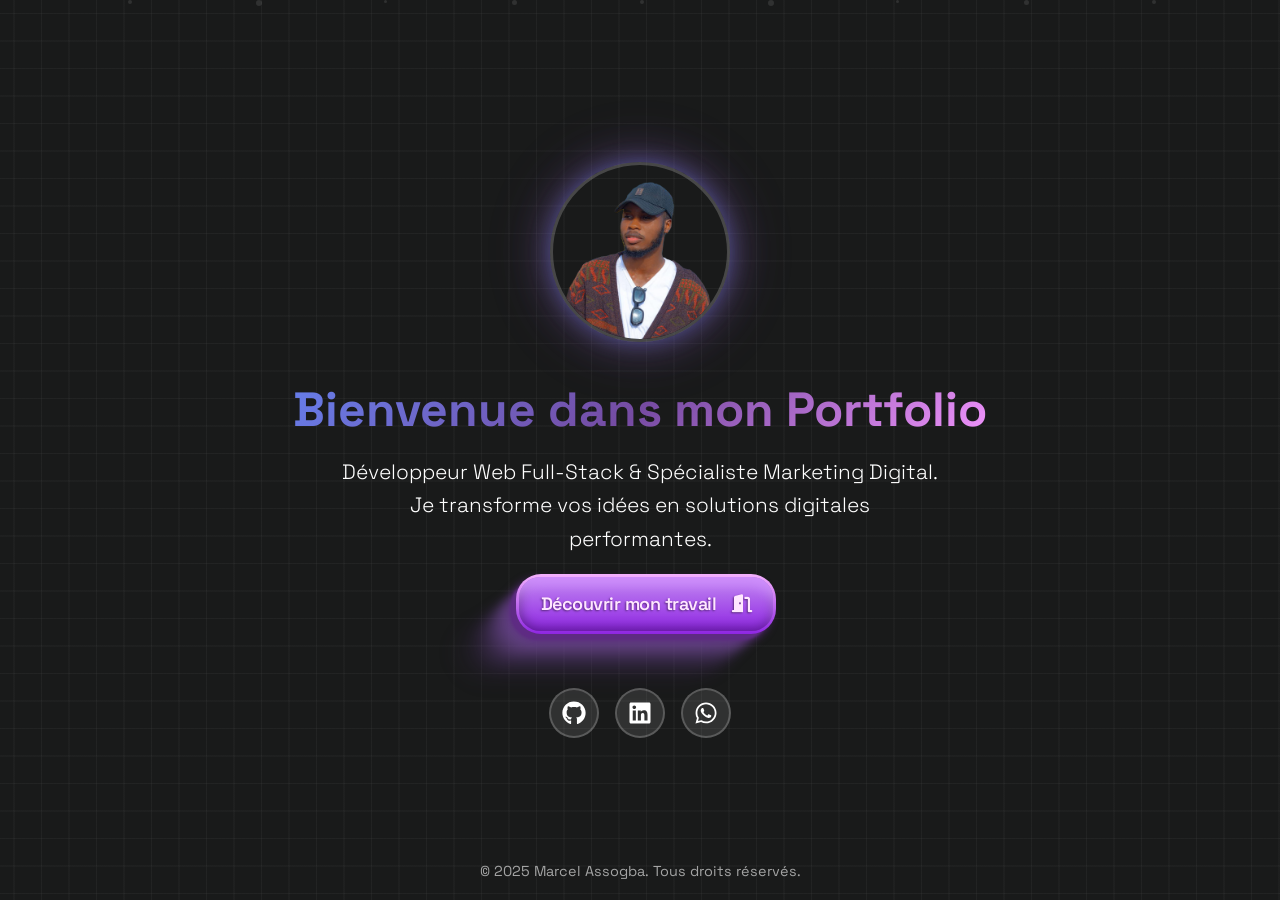
==== index.html @ c10dbde4 "vercel site map" ====
<!DOCTYPE html>
<html lang="fr">
<head>
    <meta charset="UTF-8">
    <meta name="viewport" content="width=device-width, initial-scale=1.0">
    <title>Marcel Assogba - Portfolio</title>
    <link rel="icon" type="image/png" href="img/favicon.png">
    <link href="https://fonts.googleapis.com/css2?family=Space+Grotesk:wght@400;700&family=JetBrains+Mono:wght@400;700&display=swap" rel="stylesheet">
    <link rel="stylesheet" href="https://cdnjs.cloudflare.com/ajax/libs/font-awesome/6.4.0/css/all.min.css">
    <style>
        /* Critical CSS - Load immediately to prevent FOUC */
        * {
            margin: 0;
            padding: 0;
            box-sizing: border-box;
        }

        body {
            font-family: 'Space Grotesk', -apple-system, BlinkMacSystemFont, 'Segoe UI', Roboto, Oxygen-Sans, Ubuntu, Cantarell, 'Helvetica Neue', sans-serif;
            background-color: #191a1a;
            background-image: linear-gradient(0deg, transparent 24%, rgba(114, 114, 114, 0.1) 25%, rgba(114, 114, 114, 0.1) 26%, transparent 27%,transparent 74%, rgba(114, 114, 114, 0.1) 75%, rgba(114, 114, 114, 0.1) 76%, transparent 77%,transparent),
                linear-gradient(90deg, transparent 24%, rgba(114, 114, 114, 0.1) 25%, rgba(114, 114, 114, 0.1) 26%, transparent 27%,transparent 74%, rgba(114, 114, 114, 0.1) 75%, rgba(114, 114, 114, 0.1) 76%, transparent 77%,transparent);
            background-size: 55px 55px;
            height: 100vh;
            overflow: hidden;
            display: flex;
            align-items: center;
            justify-content: center;
            visibility: hidden;
        }

        body.loaded {
            visibility: visible;
        }

        .loader-container {
            text-align: center;
            color: white;
            position: relative;
            z-index: 10;
        }

        .profile-img {
            width: 180px;
            height: 180px;
            border-radius: 50%;
            object-fit: cover;
            margin-bottom: 2rem;
            border: 3px solid rgba(255, 255, 255, 0.2);
            opacity: 0;
            animation: fadeInUp 1s ease-out 0.5s forwards;
            box-shadow: 
                0 0 20px rgba(102, 126, 234, 0.4),
                0 0 40px rgba(118, 75, 162, 0.3),
                0 0 60px rgba(240, 147, 251, 0.2),
                0 0 80px rgba(102, 126, 234, 0.1);
        }

        .welcome-title {
            font-size: clamp(2rem, 6vw, 3rem);
            font-weight: 700;
            margin-bottom: 1rem;
            opacity: 0;
            animation: fadeInUp 1s ease-out 0.7s forwards;
            background: linear-gradient(135deg, #667eea 0%, #764ba2 50%, #f093fb 100%);
            -webkit-background-clip: text;
            -webkit-text-fill-color: transparent;
            background-clip: text;
        }

        .subtitle {
            font-size: clamp(1rem, 4vw, 1.3rem);
            margin-bottom: 1.5rem;
            opacity: 0;
            animation: fadeInUp 1s ease-out 1s forwards;
            font-weight: 300;
            line-height: 1.6;
            max-width: 600px;
            margin-left: auto;
            margin-right: auto;
        }

        .social-links {
            display: flex;
            gap: 1rem;
            justify-content: center;
            margin-top: 2rem;
            opacity: 0;
            animation: fadeInUp 1s ease-out 2s forwards;
        }

        .social-link {
            width: 50px;
            height: 50px;
            border-radius: 50%;
            background: rgba(255, 255, 255, 0.1);
            border: 2px solid rgba(255, 255, 255, 0.2);
            display: flex;
            align-items: center;
            justify-content: center;
            color: white;
            text-decoration: none;
            transition: all 0.3s ease;
            backdrop-filter: blur(10px);
        }

        .social-link:hover {
            background: rgba(255, 255, 255, 0.2);
            border-color: rgba(255, 255, 255, 0.4);
            transform: translateY(-3px);
            box-shadow: 0 10px 25px rgba(0, 0, 0, 0.2);
        }

        .social-link svg {
            width: 24px;
            height: 24px;
        }

        .enter-btn {
            --white: #ffe7ff;
            --purple-100: #f4b1fd;
            --purple-200: #d190ff;
            --purple-300: #c389f2;
            --purple-400: #8e26e2;
            --purple-500: #5e2b83;
            --radius: 25px;

            border-radius: var(--radius);
            outline: none;
            cursor: pointer;
            font-size: 18px;
            font-family: 'Space Grotesk', -apple-system, BlinkMacSystemFont, 'Segoe UI', Roboto, Oxygen-Sans, Ubuntu, Cantarell, 'Helvetica Neue', sans-serif;
            background: transparent;
            letter-spacing: -0.5px;
            border: 0;
            position: relative;
            width: 260px;
            height: 60px;
            transform: rotate(300deg) skewX(10deg);
            margin-bottom: 1rem;
            opacity: 0;
            animation: fadeInUp 1s ease-out 1.5s forwards;
        }

        .enter-btn .bg {
            position: absolute;
            inset: 0;
            border-radius: inherit;
            filter: blur(1px);
        }

        .enter-btn .bg::before,
        .enter-btn .bg::after {
            content: "";
            position: absolute;
            inset: 0;
            border-radius: calc(var(--radius) * 1.1);
            background: var(--purple-500);
        }

        .enter-btn .bg::before {
            filter: blur(5px);
            transition: all 0.3s ease;
            box-shadow:
                -7px 6px 0 0 rgb(115 75 155 / 40%),
                -14px 12px 0 0 rgb(115 75 155 / 30%),
                -21px 18px 4px 0 rgb(115 75 155 / 25%),
                -28px 24px 8px 0 rgb(115 75 155 / 15%),
                -35px 30px 12px 0 rgb(115 75 155 / 12%),
                -42px 36px 16px 0 rgb(115 75 155 / 8%),
                -56px 42px 20px 0 rgb(115 75 155 / 5%);
        }

        .enter-btn .wrap {
            border-radius: inherit;
            overflow: hidden;
            height: 100%;
            transform: translate(6px, -6px);
            padding: 3px;
            background: linear-gradient(
                to bottom,
                var(--purple-100) 0%,
                var(--purple-400) 100%
            );
            position: relative;
            transition: all 0.3s ease;
        }

        .enter-btn .content {
            pointer-events: none;
            display: flex;
            align-items: center;
            justify-content: center;
            z-index: 1;
            position: relative;
            height: 100%;
            gap: 16px;
            border-radius: calc(var(--radius) * 0.85);
            font-weight: 600;
            transition: all 0.3s ease;
            background: linear-gradient(
                to bottom,
                var(--purple-300) 0%,
                var(--purple-400) 100%
            );
            box-shadow:
                inset -2px 12px 11px -5px var(--purple-200),
                inset 1px -3px 11px 0px rgb(0 0 0 / 35%);
            color: var(--white);
            text-shadow: -1px 1px 2px var(--purple-500);
        }

        .enter-btn:hover .wrap {
            transform: translate(8px, -8px);
        }

        .enter-btn:active .bg::before {
            filter: blur(5px);
            opacity: 0.7;
            box-shadow:
                -7px 6px 0 0 rgb(115 75 155 / 40%),
                -14px 12px 0 0 rgb(115 75 155 / 25%),
                -21px 18px 4px 0 rgb(115 75 155 / 15%);
        }

        .enter-btn:active .content {
            box-shadow:
                inset -1px 12px 8px -5px rgba(71, 0, 137, 0.4),
                inset 0px -3px 8px 0px var(--purple-200);
        }

        .enter-btn:active .wrap {
            transform: translate(3px, -3px);
        }

        .particles {
            position: absolute;
            top: 0;
            left: 0;
            width: 100%;
            height: 100%;
            overflow: hidden;
            z-index: 1;
        }

        .particle {
            position: absolute;
            background: rgba(255, 255, 255, 0.1);
            border-radius: 50%;
            animation: float 6s ease-in-out infinite;
        }

        .particle:nth-child(1) { width: 4px; height: 4px; left: 10%; animation-delay: 0s; }
        .particle:nth-child(2) { width: 6px; height: 6px; left: 20%; animation-delay: 1s; }
        .particle:nth-child(3) { width: 3px; height: 3px; left: 30%; animation-delay: 2s; }
        .particle:nth-child(4) { width: 5px; height: 5px; left: 40%; animation-delay: 0.5s; }
        .particle:nth-child(5) { width: 4px; height: 4px; left: 50%; animation-delay: 1.5s; }
        .particle:nth-child(6) { width: 6px; height: 6px; left: 60%; animation-delay: 2.5s; }
        .particle:nth-child(7) { width: 3px; height: 3px; left: 70%; animation-delay: 0.8s; }
        .particle:nth-child(8) { width: 5px; height: 5px; left: 80%; animation-delay: 1.8s; }
        .particle:nth-child(9) { width: 4px; height: 4px; left: 90%; animation-delay: 3s; }

        @keyframes fadeInUp {
            from {
                opacity: 0;
                transform: translateY(30px);
            }
            to {
                opacity: 1;
                transform: translateY(0);
            }
        }

        @keyframes fadeInScale {
            from {
                opacity: 0;
                transform: scale(0.8) rotate(-10deg);
            }
            to {
                opacity: 1;
                transform: scale(1) rotate(0deg);
            }
        }

        .profile-img:hover {
            transform: scale(1.05) rotate(5deg);
            transition: all 0.3s ease;
        }

        @keyframes float {
            0%, 100% {
                transform: translateY(100vh) rotate(0deg);
                opacity: 0;
            }
            10%, 90% {
                opacity: 1;
            }
            50% {
                transform: translateY(-10vh) rotate(180deg);
            }
        }

        .fade-out {
            animation: fadeOut 0.8s ease-out forwards;
        }

        @keyframes fadeOut {
            to {
                opacity: 0;
                transform: scale(0.9);
            }
        }

        .footer {
            position: absolute;
            bottom: 20px;
            left: 0;
            right: 0;
            color: rgba(255, 255, 255, 0.6);
            font-size: 0.9rem;
            opacity: 0;
            animation: fadeInUp 1s ease-out 2.3s forwards;
            text-align: center;
            width: 100%;
            margin: 0 auto;
        }

        /* Mobile optimizations */
        @media (max-width: 768px) {
            .loader-container {
                padding: 1rem;
            }
            
            .profile-img {
                width: 150px;
                height: 150px;
            }
            
            .welcome-title {
                font-size: 1.8rem;
                font-weight: 400;
            }
            
            .social-links {
                gap: 0.8rem;
            }
            
            .social-link {
                width: 45px;
                height: 45px;
            }
            
            .enter-btn {
                transform: scale(0.8) rotate(300deg) skewX(6deg);
            }
            
            .footer {
                bottom: 10px;
                font-size: 0.8rem;
            }
        }

        /* Reduce motion for accessibility */
        @media (prefers-reduced-motion: reduce) {
            .particle {
                animation: none;
            }
            
            .logo, .subtitle, .enter-btn {
                animation: none;
                opacity: 1;
            }
        }
    </style>
</head>
<body>
    <div class="particles">
        <div class="particle"></div>
        <div class="particle"></div>
        <div class="particle"></div>
        <div class="particle"></div>
        <div class="particle"></div>
        <div class="particle"></div>
        <div class="particle"></div>
        <div class="particle"></div>
        <div class="particle"></div>
    </div>

    <div class="loader-container">
        <img src="images/marcelsansfond2.png" alt="Marcel Assogba" class="profile-img">
        <h1 class="welcome-title">Bienvenue dans mon Portfolio</h1>
        <p class="subtitle">
            Développeur Web Full-Stack & Spécialiste Marketing Digital. 
            Je transforme vos idées en solutions digitales performantes.
        </p>
        
        <button class="enter-btn" onclick="enterSite()">
            <div class="bg"></div>
            <div class="wrap">
                <div class="content">
                    Découvrir mon travail
                    <i class="fas fa-door-open"></i>
                </div>
            </div>
        </button>
        
        <div class="social-links">
            <a href="https://github.com/Spartacusklaus45" class="social-link" aria-label="GitHub">
                <svg xmlns="http://www.w3.org/2000/svg" fill="currentColor" viewBox="0 0 496 512">
                    <path d="M165.9 397.4c0 2-2.3 3.6-5.2 3.6-3.3.3-5.6-1.3-5.6-3.6 0-2 2.3-3.6 5.2-3.6 3-.3 5.6 1.3 5.6 3.6zm-31.1-4.5c-.7 2 1.3 4.3 4.3 4.9 2.6 1 5.6 0 6.2-2s-1.3-4.3-4.3-5.2c-2.6-.7-5.5.3-6.2 2.3zm44.2-1.7c-2.9.7-4.9 2.6-4.6 4.9.3 2 2.9 3.3 5.9 2.6 2.9-.7 4.9-2.6 4.6-4.6-.3-1.9-3-3.2-5.9-2.9zM244.8 8C106.1 8 0 113.3 0 252c0 110.9 69.8 205.8 169.5 239.2 12.8 2.3 17.3-5.6 17.3-12.1 0-6.2-.3-40.4-.3-61.4 0 0-70 15-84.7-29.8 0 0-11.4-29.1-27.8-36.6 0 0-22.9-15.7 1.6-15.4 0 0 24.9 2 38.6 25.8 21.9 38.6 58.6 27.5 72.9 20.9 2.3-16 8.8-27.1 16-33.7-55.9-6.2-112.3-14.3-112.3-110.5 0-27.5 7.6-41.3 23.6-58.9-2.6-6.5-11.1-33.3 2.6-67.9 20.9-6.5 69 27 69 27 20-5.6 41.5-8.5 62.8-8.5s42.8 2.9 62.8 8.5c0 0 48.1-33.6 69-27 13.7 34.7 5.2 61.4 2.6 67.9 16 17.7 25.8 31.5 25.8 58.9 0 96.5-58.9 104.2-114.8 110.5 9.2 7.9 17 22.9 17 46.4 0 33.7-.3 75.4-.3 83.6 0 6.5 4.6 14.4 17.3 12.1C428.2 457.8 496 362.9 496 252 496 113.3 389.5 8 244.8 8zM97.2 352.9c-1.3 1-1 3.3.7 5.2 1.6 1.6 3.9 2.3 5.2 1 1.3-1 1-3.3-.7-5.2-1.6-1.6-3.9-2.3-5.2-1zm-10.8-8.1c-.7 1.3.3 2.9 2.3 3.9 1.6 1 3.6.7 4.3-.7.7-1.3-.3-2.9-2.3-3.9-2-.6-3.6-.3-4.3.7zm32.4 35.6c-1.6 1.3-1 4.3 1.3 6.2 2.3 2.3 5.2 2.6 6.5 1 1.3-1.6.7-4.3-1.3-6.2-2.2-2.3-5.2-2.6-6.5-1zm-11.4-14.7c-1.6 1-1.6 3.6 0 5.9 1.6 2.3 4.3 3.3 5.6 2.3 1.6-1.3 1.6-3.9 0-6.2-1.4-2.3-4-3.3-5.6-2z"/>
                </svg>
            </a>
            <a href="https://www.linkedin.com/in/marcel-assogba-080b72171/" class="social-link" aria-label="LinkedIn">
                <svg xmlns="http://www.w3.org/2000/svg" fill="currentColor" viewBox="0 0 448 512">
                    <path d="M416 32H31.9C14.3 32 0 46.5 0 64.3v383.4C0 465.5 14.3 480 31.9 480H416c17.6 0 32-14.5 32-32.3V64.3c0-17.8-14.4-32.3-32-32.3zM135.4 416H69V202.2h66.5V416zm-33.2-243c-21.3 0-38.5-17.3-38.5-38.5S80.9 96 102.2 96c21.2 0 38.5 17.3 38.5 38.5 0 21.3-17.2 38.5-38.5 38.5zm282.1 243h-66.4V312c0-24.8-.5-56.7-34.5-56.7-34.6 0-39.9 27-39.9 54.9V416h-66.4V202.2h63.7v29.2h.9c8.9-16.8 30.6-34.5 62.9-34.5 67.2 0 79.7 44.3 79.7 101.9V416z"/>
                </svg>
            </a>
            <a href="https://wa.me/+2250172480623" class="social-link" aria-label="WhatsApp">
                <svg xmlns="http://www.w3.org/2000/svg" fill="currentColor" viewBox="0 0 448 512">
                    <path d="M380.9 97.1C339 55.1 283.2 32 223.9 32c-122.4 0-222 99.6-222 222 0 39.1 10.2 77.3 29.6 111L0 480l117.7-30.9c32.4 17.7 68.9 27 106.1 27h.1c122.3 0 224.1-99.6 224.1-222 0-59.3-25.2-115-67.1-157zm-157 341.6c-33.2 0-65.7-8.9-94-25.7l-6.7-4-69.8 18.3L72 359.2l-4.4-7c-18.5-29.4-28.2-63.3-28.2-98.2 0-101.7 82.8-184.5 184.6-184.5 49.3 0 95.6 19.2 130.4 54.1 34.8 34.9 56.2 81.2 56.1 130.5 0 101.8-84.9 184.6-186.6 184.6zm101.2-138.2c-5.5-2.8-32.8-16.2-37.9-18-5.1-1.9-8.8-2.8-12.5 2.8-3.7 5.6-14.3 18-17.6 21.8-3.2 3.7-6.5 4.2-12 1.4-32.6-16.3-54-29.1-75.5-66-5.7-9.8 5.7-9.1 16.3-30.3 1.8-3.7.9-6.9-.5-9.7-1.4-2.8-12.5-30.1-17.1-41.2-4.5-10.8-9.1-9.3-12.5-9.5-3.2-.2-6.9-.2-10.6-.2-3.7 0-9.7 1.4-14.8 6.9-5.1 5.6-19.4 19-19.4 46.3 0 27.3 19.9 53.7 22.6 57.4 2.8 3.7 39.1 59.7 94.8 83.8 35.2 15.2 49 16.5 66.6 13.9 10.7-1.6 32.8-13.4 37.4-26.4 4.6-13 4.6-24.1 3.2-26.4-1.3-2.5-5-3.9-10.5-6.6z"/>
                </svg>
            </a>
        </div>
    </div>
    
    <div class="footer">
        © 2025 Marcel Assogba. Tous droits réservés.
    </div>

    <script>
        // Prevent FOUC by showing body only when fully loaded
        document.addEventListener('DOMContentLoaded', function() {
            // Add small delay to ensure all styles are applied
            setTimeout(() => {
                document.body.classList.add('loaded');
            }, 100);
        });

        function enterSite() {
            document.body.classList.add('fade-out');
            setTimeout(() => {
                window.location.href = '/mon-travail';
            }, 800);
        }

        // Preload main site resources for faster transition
        const link = document.createElement('link');
        link.rel = 'prefetch';
        link.href = '/mon-travail';
        document.head.appendChild(link);

        // Optional: Auto-enter after 5 seconds (uncomment if desired)
        // setTimeout(enterSite, 5000);
    </script>
</body>
</html>
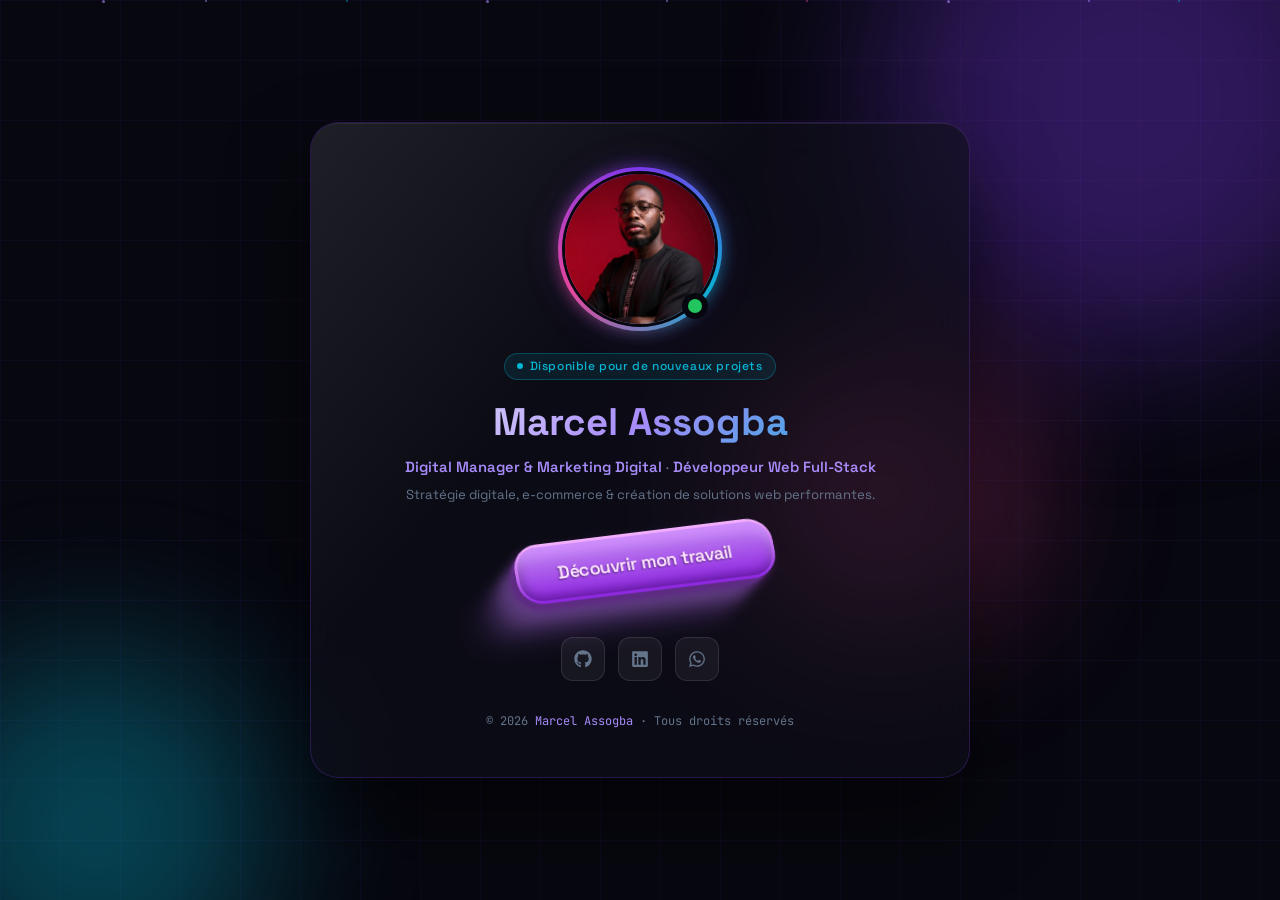
==== commit 0d4a768d: "Mise à jour du portfolio : contenu, images produits et CV Co-Authored-By: Claude Opus 4.8 <noreply@a" ====
--- a/index.html
+++ b/index.html
@@ -3,120 +3,209 @@
 <head>
     <meta charset="UTF-8">
     <meta name="viewport" content="width=device-width, initial-scale=1.0">
-    <title>Marcel Assogba - Portfolio</title>
-    <link rel="icon" type="image/png" href="img/favicon.png">
-    <link href="https://fonts.googleapis.com/css2?family=Space+Grotesk:wght@400;700&family=JetBrains+Mono:wght@400;700&display=swap" rel="stylesheet">
-    <link rel="stylesheet" href="https://cdnjs.cloudflare.com/ajax/libs/font-awesome/6.4.0/css/all.min.css">
+    <meta name="google-site-verification" content="O0bhtNPA69iS7ykS3kBcWlcZECqZmTavfmtIj5uTno4" />
+    <title>Marcel Assogba — Portfolio</title>
+    <link rel="icon" type="image/png" href="img/favicon.png?v=3" sizes="any">
+    <link rel="shortcut icon" type="image/png" href="img/favicon.png?v=3">
+    <link rel="apple-touch-icon" href="img/favicon.png?v=3">
+    <link rel="preconnect" href="https://fonts.googleapis.com">
+    <link rel="preconnect" href="https://fonts.gstatic.com" crossorigin>
+    <link href="https://fonts.googleapis.com/css2?family=Space+Grotesk:wght@300;400;500;600;700&family=JetBrains+Mono:wght@400;500;700&display=swap" rel="stylesheet">
     <style>
-        /* Critical CSS - Load immediately to prevent FOUC */
-        * {
-            margin: 0;
-            padding: 0;
-            box-sizing: border-box;
+        *, *::before, *::after { margin: 0; padding: 0; box-sizing: border-box; }
+
+        :root {
+            --bg: #07070f;
+            --surface: #0f0f1a;
+            --purple: #7c3aed;
+            --purple-light: #a78bfa;
+            --cyan: #06b6d4;
+            --pink: #ec4899;
+            --text: #f1f5f9;
+            --muted: #64748b;
         }
 
         body {
-            font-family: 'Space Grotesk', -apple-system, BlinkMacSystemFont, 'Segoe UI', Roboto, Oxygen-Sans, Ubuntu, Cantarell, 'Helvetica Neue', sans-serif;
-            background-color: #191a1a;
-            background-image: linear-gradient(0deg, transparent 24%, rgba(114, 114, 114, 0.1) 25%, rgba(114, 114, 114, 0.1) 26%, transparent 27%,transparent 74%, rgba(114, 114, 114, 0.1) 75%, rgba(114, 114, 114, 0.1) 76%, transparent 77%,transparent),
-                linear-gradient(90deg, transparent 24%, rgba(114, 114, 114, 0.1) 25%, rgba(114, 114, 114, 0.1) 26%, transparent 27%,transparent 74%, rgba(114, 114, 114, 0.1) 75%, rgba(114, 114, 114, 0.1) 76%, transparent 77%,transparent);
-            background-size: 55px 55px;
-            height: 100vh;
+            font-family: 'Space Grotesk', sans-serif;
+            background: var(--bg);
+            color: var(--text);
+            height: 100dvh;
             overflow: hidden;
             display: flex;
             align-items: center;
             justify-content: center;
-            visibility: hidden;
-        }
-
-        body.loaded {
-            visibility: visible;
-        }
-
-        .loader-container {
-            text-align: center;
-            color: white;
+            position: relative;
+        }
+
+        /* Grid background */
+        body::before {
+            content: '';
+            position: fixed;
+            inset: 0;
+            background-image:
+                linear-gradient(rgba(124,58,237,.06) 1px, transparent 1px),
+                linear-gradient(90deg, rgba(124,58,237,.06) 1px, transparent 1px);
+            background-size: 60px 60px;
+            pointer-events: none;
+        }
+
+        /* Glowing orbs */
+        .orb {
+            position: fixed;
+            border-radius: 50%;
+            filter: blur(80px);
+            opacity: .35;
+            pointer-events: none;
+            animation: drift 8s ease-in-out infinite alternate;
+        }
+        .orb-1 { width: 500px; height: 500px; background: var(--purple); top: -150px; right: -100px; animation-delay: 0s; }
+        .orb-2 { width: 350px; height: 350px; background: var(--cyan); bottom: -100px; left: -80px; animation-delay: -3s; }
+        .orb-3 { width: 280px; height: 280px; background: var(--pink); bottom: 30%; right: 20%; animation-delay: -5s; }
+
+        @keyframes drift {
+            from { transform: translate(0,0) scale(1); }
+            to   { transform: translate(30px, -30px) scale(1.1); }
+        }
+
+        /* Card */
+        .card {
             position: relative;
             z-index: 10;
-        }
-
-        .profile-img {
-            width: 180px;
-            height: 180px;
+            text-align: center;
+            padding: 3rem 2.5rem;
+            background: rgba(15,15,26,.6);
+            backdrop-filter: blur(24px);
+            border: 1px solid rgba(124,58,237,.25);
+            border-radius: 28px;
+            max-width: 660px;
+            width: 90%;
+            box-shadow: 0 40px 80px rgba(0,0,0,.5), inset 0 1px 0 rgba(255,255,255,.07);
+            opacity: 0;
+            transform-style: preserve-3d;
+            transform: perspective(1100px) rotateX(0) rotateY(0);
+            transition: transform .25s ease-out, box-shadow .25s ease-out;
+            animation: card-in 0.9s cubic-bezier(.22,1,.36,1) .2s both;
+        }
+        @keyframes card-in {
+            from { opacity: 0; transform: perspective(1100px) translateY(26px); }
+            to   { opacity: 1; transform: perspective(1100px) translateY(0); }
+        }
+        /* reflet diagonal animé */
+        .card::after {
+            content: ''; position: absolute; inset: 0; border-radius: inherit; pointer-events: none;
+            background: linear-gradient(130deg, rgba(255,255,255,.10) 0%, transparent 38%);
+            opacity: .8;
+        }
+        .card > * { position: relative; z-index: 1; transform-style: preserve-3d; }
+
+        /* Avatar */
+        .avatar-ring {
+            width: 156px; height: 156px;
+            margin: 0 auto 1.6rem;
+            position: relative;
+            transform: translateZ(40px);
+        }
+        /* halo coloré derrière la photo */
+        .avatar-ring .halo {
+            position: absolute; inset: -22px; border-radius: 50%;
+            background: radial-gradient(circle, rgba(124,58,237,.45), transparent 70%);
+            filter: blur(14px); z-index: 0;
+        }
+        /* pastille "en ligne" */
+        .avatar-badge {
+            position: absolute; bottom: 8px; right: 10px; z-index: 3;
+            width: 26px; height: 26px; border-radius: 50%;
+            background: var(--bg); display: flex; align-items: center; justify-content: center;
+        }
+        .avatar-badge::after {
+            content: ''; width: 14px; height: 14px; border-radius: 50%;
+            background: #22c55e; box-shadow: 0 0 0 0 rgba(34,197,94,.6);
+            animation: ping 1.8s ease-out infinite;
+        }
+        @keyframes ping {
+            0% { box-shadow: 0 0 0 0 rgba(34,197,94,.55); }
+            100% { box-shadow: 0 0 0 10px rgba(34,197,94,0); }
+        }
+        .avatar-ring::before {
+            content: '';
+            position: absolute;
+            inset: -4px;
+            border-radius: 50%;
+            background: conic-gradient(from 0deg, var(--purple), var(--cyan), var(--pink), var(--purple));
+            animation: spin 4s linear infinite;
+        }
+        @keyframes spin { to { transform: rotate(360deg); } }
+
+        .avatar-ring::after {
+            content: '';
+            position: absolute;
+            inset: -4px;
+            border-radius: 50%;
+            background: conic-gradient(from 0deg, var(--purple), var(--cyan), var(--pink), var(--purple));
+            animation: spin 4s linear infinite;
+            filter: blur(8px);
+            opacity: .6;
+        }
+
+        .avatar-ring img {
+            position: relative;
+            z-index: 1;
+            width: 100%; height: 100%;
             border-radius: 50%;
             object-fit: cover;
-            margin-bottom: 2rem;
-            border: 3px solid rgba(255, 255, 255, 0.2);
-            opacity: 0;
-            animation: fadeInUp 1s ease-out 0.5s forwards;
-            box-shadow: 
-                0 0 20px rgba(102, 126, 234, 0.4),
-                0 0 40px rgba(118, 75, 162, 0.3),
-                0 0 60px rgba(240, 147, 251, 0.2),
-                0 0 80px rgba(102, 126, 234, 0.1);
-        }
-
-        .welcome-title {
-            font-size: clamp(2rem, 6vw, 3rem);
+            border: 3px solid var(--bg);
+        }
+
+        /* Status badge */
+        .status {
+            display: inline-flex;
+            align-items: center;
+            gap: .4rem;
+            background: rgba(6,182,212,.1);
+            border: 1px solid rgba(6,182,212,.3);
+            color: var(--cyan);
+            font-size: .75rem;
+            font-weight: 500;
+            padding: .3rem .8rem;
+            border-radius: 99px;
+            margin-bottom: 1.2rem;
+            letter-spacing: .05em;
+        }
+        .status-dot {
+            width: 6px; height: 6px;
+            border-radius: 50%;
+            background: var(--cyan);
+            animation: pulse 2s ease-in-out infinite;
+        }
+        @keyframes pulse {
+            0%,100% { opacity:1; transform: scale(1); }
+            50%      { opacity:.4; transform: scale(.7); }
+        }
+
+        h1 {
+            font-size: clamp(1.6rem, 5vw, 2.4rem);
             font-weight: 700;
-            margin-bottom: 1rem;
-            opacity: 0;
-            animation: fadeInUp 1s ease-out 0.7s forwards;
-            background: linear-gradient(135deg, #667eea 0%, #764ba2 50%, #f093fb 100%);
+            background: linear-gradient(135deg, #f1f5f9 0%, var(--purple-light) 50%, var(--cyan) 100%);
             -webkit-background-clip: text;
             -webkit-text-fill-color: transparent;
             background-clip: text;
-        }
-
-        .subtitle {
-            font-size: clamp(1rem, 4vw, 1.3rem);
-            margin-bottom: 1.5rem;
-            opacity: 0;
-            animation: fadeInUp 1s ease-out 1s forwards;
-            font-weight: 300;
-            line-height: 1.6;
-            max-width: 600px;
-            margin-left: auto;
-            margin-right: auto;
-        }
-
-        .social-links {
-            display: flex;
-            gap: 1rem;
-            justify-content: center;
-            margin-top: 2rem;
-            opacity: 0;
-            animation: fadeInUp 1s ease-out 2s forwards;
-        }
-
-        .social-link {
-            width: 50px;
-            height: 50px;
-            border-radius: 50%;
-            background: rgba(255, 255, 255, 0.1);
-            border: 2px solid rgba(255, 255, 255, 0.2);
-            display: flex;
-            align-items: center;
-            justify-content: center;
-            color: white;
-            text-decoration: none;
-            transition: all 0.3s ease;
-            backdrop-filter: blur(10px);
-        }
-
-        .social-link:hover {
-            background: rgba(255, 255, 255, 0.2);
-            border-color: rgba(255, 255, 255, 0.4);
-            transform: translateY(-3px);
-            box-shadow: 0 10px 25px rgba(0, 0, 0, 0.2);
-        }
-
-        .social-link svg {
-            width: 24px;
-            height: 24px;
-        }
-
-        .enter-btn {
+            line-height: 1.2;
+            margin-bottom: .6rem;
+        }
+
+        .role {
+            color: var(--muted);
+            font-weight: 400;
+            margin-bottom: 2rem;
+            line-height: 1.7;
+        }
+        .role strong { color: var(--purple-light); font-weight: 600; }
+        .role-main, .role-sub { display: block; white-space: nowrap; }
+        .role-main { font-size: .92rem; margin-bottom: .25rem; }
+        .role-sub { font-size: .82rem; }
+
+        /* CTA — style "bouton de titre" (relief violet) */
+        .title-button {
             --white: #ffe7ff;
             --purple-100: #f4b1fd;
             --purple-200: #d190ff;
@@ -124,333 +213,230 @@
             --purple-400: #8e26e2;
             --purple-500: #5e2b83;
             --radius: 25px;
-
             border-radius: var(--radius);
-            outline: none;
-            cursor: pointer;
+            outline: none; cursor: pointer;
             font-size: 18px;
-            font-family: 'Space Grotesk', -apple-system, BlinkMacSystemFont, 'Segoe UI', Roboto, Oxygen-Sans, Ubuntu, Cantarell, 'Helvetica Neue', sans-serif;
-            background: transparent;
-            letter-spacing: -0.5px;
-            border: 0;
-            position: relative;
-            width: 260px;
-            height: 60px;
-            transform: rotate(300deg) skewX(10deg);
-            margin-bottom: 1rem;
-            opacity: 0;
-            animation: fadeInUp 1s ease-out 1.5s forwards;
-        }
-
-        .enter-btn .bg {
-            position: absolute;
-            inset: 0;
-            border-radius: inherit;
-            filter: blur(1px);
-        }
-
-        .enter-btn .bg::before,
-        .enter-btn .bg::after {
-            content: "";
-            position: absolute;
-            inset: 0;
-            border-radius: calc(var(--radius) * 1.1);
-            background: var(--purple-500);
-        }
-
-        .enter-btn .bg::before {
-            filter: blur(5px);
-            transition: all 0.3s ease;
-            box-shadow:
-                -7px 6px 0 0 rgb(115 75 155 / 40%),
-                -14px 12px 0 0 rgb(115 75 155 / 30%),
-                -21px 18px 4px 0 rgb(115 75 155 / 25%),
-                -28px 24px 8px 0 rgb(115 75 155 / 15%),
-                -35px 30px 12px 0 rgb(115 75 155 / 12%),
-                -42px 36px 16px 0 rgb(115 75 155 / 8%),
+            font-family: 'Space Grotesk', sans-serif;
+            background: transparent; letter-spacing: -0.5px;
+            border: 0; position: relative;
+            width: 260px; height: 60px;
+            transform: rotate(353deg) skewX(4deg);
+            margin: 0 auto 2.4rem;
+        }
+        .title-button .bg { position: absolute; inset: 0; border-radius: inherit; filter: blur(1px); }
+        .title-button .bg::before, .title-button .bg::after {
+            content: ""; position: absolute; inset: 0;
+            border-radius: calc(var(--radius) * 1.1); background: var(--purple-500);
+        }
+        .title-button .bg::before {
+            filter: blur(5px); transition: all .3s ease;
+            box-shadow: -7px 6px 0 0 rgb(115 75 155 / 40%), -14px 12px 0 0 rgb(115 75 155 / 30%),
+                -21px 18px 4px 0 rgb(115 75 155 / 25%), -28px 24px 8px 0 rgb(115 75 155 / 15%),
+                -35px 30px 12px 0 rgb(115 75 155 / 12%), -42px 36px 16px 0 rgb(115 75 155 / 8%),
                 -56px 42px 20px 0 rgb(115 75 155 / 5%);
         }
-
-        .enter-btn .wrap {
-            border-radius: inherit;
-            overflow: hidden;
-            height: 100%;
-            transform: translate(6px, -6px);
-            padding: 3px;
-            background: linear-gradient(
-                to bottom,
-                var(--purple-100) 0%,
-                var(--purple-400) 100%
-            );
-            position: relative;
-            transition: all 0.3s ease;
-        }
-
-        .enter-btn .content {
-            pointer-events: none;
+        .title-button .wrap {
+            border-radius: inherit; overflow: hidden; height: 100%;
+            transform: translate(6px, -6px); padding: 3px;
+            background: linear-gradient(to bottom, var(--purple-100) 0%, var(--purple-400) 100%);
+            position: relative; transition: all .3s ease;
+        }
+        .title-button .content {
+            pointer-events: none; display: flex; align-items: center; justify-content: center;
+            z-index: 1; position: relative; height: 100%; gap: 10px;
+            border-radius: calc(var(--radius) * 0.85); font-weight: 600; transition: all .3s ease;
+            background: linear-gradient(to bottom, var(--purple-300) 0%, var(--purple-400) 100%);
+            box-shadow: inset -2px 12px 11px -5px var(--purple-200), inset 1px -3px 11px 0px rgb(0 0 0 / 35%);
+            color: var(--white); text-shadow: -1px 1px 2px var(--purple-500); white-space: nowrap;
+        }
+        .title-button:hover .wrap { transform: translate(8px, -8px); }
+        .title-button:active .wrap { transform: translate(3px, -3px); }
+        .title-button:active .content {
+            box-shadow: inset -1px 12px 8px -5px rgba(71,0,137,.4), inset 0px -3px 8px 0px var(--purple-200);
+        }
+
+        /* Socials */
+        .socials {
+            display: flex;
+            gap: .8rem;
+            justify-content: center;
+            margin-bottom: 2rem;
+        }
+        .social-btn {
+            width: 44px; height: 44px;
+            border-radius: 12px;
+            background: rgba(255,255,255,.05);
+            border: 1px solid rgba(255,255,255,.1);
             display: flex;
             align-items: center;
             justify-content: center;
-            z-index: 1;
-            position: relative;
-            height: 100%;
-            gap: 16px;
-            border-radius: calc(var(--radius) * 0.85);
-            font-weight: 600;
-            transition: all 0.3s ease;
-            background: linear-gradient(
-                to bottom,
-                var(--purple-300) 0%,
-                var(--purple-400) 100%
-            );
-            box-shadow:
-                inset -2px 12px 11px -5px var(--purple-200),
-                inset 1px -3px 11px 0px rgb(0 0 0 / 35%);
-            color: var(--white);
-            text-shadow: -1px 1px 2px var(--purple-500);
-        }
-
-        .enter-btn:hover .wrap {
-            transform: translate(8px, -8px);
-        }
-
-        .enter-btn:active .bg::before {
-            filter: blur(5px);
-            opacity: 0.7;
-            box-shadow:
-                -7px 6px 0 0 rgb(115 75 155 / 40%),
-                -14px 12px 0 0 rgb(115 75 155 / 25%),
-                -21px 18px 4px 0 rgb(115 75 155 / 15%);
-        }
-
-        .enter-btn:active .content {
-            box-shadow:
-                inset -1px 12px 8px -5px rgba(71, 0, 137, 0.4),
-                inset 0px -3px 8px 0px var(--purple-200);
-        }
-
-        .enter-btn:active .wrap {
-            transform: translate(3px, -3px);
-        }
-
-        .particles {
+            color: var(--muted);
+            text-decoration: none;
+            transition: all .25s;
+        }
+        .social-btn svg { width: 18px; height: 18px; }
+        .social-btn:hover {
+            background: rgba(124,58,237,.2);
+            border-color: var(--purple);
+            color: var(--purple-light);
+            transform: translateY(-2px);
+        }
+
+        /* Footer text */
+        .footer-note {
+            color: var(--muted);
+            font-size: .75rem;
+            font-family: 'JetBrains Mono', monospace;
+        }
+        .footer-note span { color: var(--purple-light); }
+
+        /* Floating particles */
+        .particles { position: fixed; inset: 0; pointer-events: none; overflow: hidden; z-index: 1; }
+        .p {
             position: absolute;
-            top: 0;
-            left: 0;
-            width: 100%;
-            height: 100%;
-            overflow: hidden;
-            z-index: 1;
-        }
-
-        .particle {
-            position: absolute;
-            background: rgba(255, 255, 255, 0.1);
-            border-radius: 50%;
-            animation: float 6s ease-in-out infinite;
-        }
-
-        .particle:nth-child(1) { width: 4px; height: 4px; left: 10%; animation-delay: 0s; }
-        .particle:nth-child(2) { width: 6px; height: 6px; left: 20%; animation-delay: 1s; }
-        .particle:nth-child(3) { width: 3px; height: 3px; left: 30%; animation-delay: 2s; }
-        .particle:nth-child(4) { width: 5px; height: 5px; left: 40%; animation-delay: 0.5s; }
-        .particle:nth-child(5) { width: 4px; height: 4px; left: 50%; animation-delay: 1.5s; }
-        .particle:nth-child(6) { width: 6px; height: 6px; left: 60%; animation-delay: 2.5s; }
-        .particle:nth-child(7) { width: 3px; height: 3px; left: 70%; animation-delay: 0.8s; }
-        .particle:nth-child(8) { width: 5px; height: 5px; left: 80%; animation-delay: 1.8s; }
-        .particle:nth-child(9) { width: 4px; height: 4px; left: 90%; animation-delay: 3s; }
-
-        @keyframes fadeInUp {
-            from {
-                opacity: 0;
-                transform: translateY(30px);
-            }
-            to {
-                opacity: 1;
-                transform: translateY(0);
-            }
-        }
-
-        @keyframes fadeInScale {
-            from {
-                opacity: 0;
-                transform: scale(0.8) rotate(-10deg);
-            }
-            to {
-                opacity: 1;
-                transform: scale(1) rotate(0deg);
-            }
-        }
-
-        .profile-img:hover {
-            transform: scale(1.05) rotate(5deg);
-            transition: all 0.3s ease;
-        }
-
-        @keyframes float {
-            0%, 100% {
-                transform: translateY(100vh) rotate(0deg);
-                opacity: 0;
-            }
-            10%, 90% {
-                opacity: 1;
-            }
-            50% {
-                transform: translateY(-10vh) rotate(180deg);
-            }
-        }
-
-        .fade-out {
-            animation: fadeOut 0.8s ease-out forwards;
-        }
-
-        @keyframes fadeOut {
-            to {
-                opacity: 0;
-                transform: scale(0.9);
-            }
-        }
-
-        .footer {
-            position: absolute;
-            bottom: 20px;
-            left: 0;
-            right: 0;
-            color: rgba(255, 255, 255, 0.6);
-            font-size: 0.9rem;
-            opacity: 0;
-            animation: fadeInUp 1s ease-out 2.3s forwards;
-            text-align: center;
-            width: 100%;
-            margin: 0 auto;
-        }
-
-        /* Mobile optimizations */
-        @media (max-width: 768px) {
-            .loader-container {
-                padding: 1rem;
-            }
-            
-            .profile-img {
-                width: 150px;
-                height: 150px;
-            }
-            
-            .welcome-title {
-                font-size: 1.8rem;
-                font-weight: 400;
-            }
-            
-            .social-links {
-                gap: 0.8rem;
-            }
-            
-            .social-link {
-                width: 45px;
-                height: 45px;
-            }
-            
-            .enter-btn {
-                transform: scale(0.8) rotate(300deg) skewX(6deg);
-            }
-            
-            .footer {
-                bottom: 10px;
-                font-size: 0.8rem;
-            }
-        }
-
-        /* Reduce motion for accessibility */
-        @media (prefers-reduced-motion: reduce) {
-            .particle {
-                animation: none;
-            }
-            
-            .logo, .subtitle, .enter-btn {
-                animation: none;
-                opacity: 1;
-            }
+            width: 2px; height: 2px;
+            background: rgba(167,139,250,.6);
+            border-radius: 50%;
+            animation: float-up var(--d, 8s) var(--delay, 0s) linear infinite;
+        }
+        @keyframes float-up {
+            from { transform: translateY(100vh) scale(0); opacity: 0; }
+            10%  { opacity: 1; }
+            90%  { opacity: 1; }
+            to   { transform: translateY(-10vh) scale(1); opacity: 0; }
+        }
+
+        /* ── RESPONSIVE TABLETTE ── */
+        @media (max-width: 700px) {
+            body { height: auto; min-height: 100dvh; overflow-y: auto; padding: 2.5rem 0; }
+            .card { padding: 2.5rem 1.6rem; transform: none !important; }
+            .role-main, .role-sub { white-space: normal; }   /* on laisse respirer sur petit écran */
+            .role-main { font-size: .88rem; }
+            .role-sub { font-size: .82rem; }
+            h1 { font-size: clamp(1.6rem, 7vw, 2.1rem); }
+        }
+
+        /* ── RESPONSIVE MOBILE ── */
+        @media (max-width: 480px) {
+            .card { padding: 2.1rem 1.2rem; border-radius: 22px; }
+            .avatar-ring { width: 116px; height: 116px; margin-bottom: 1.2rem; }
+            .avatar-badge { width: 22px; height: 22px; bottom: 6px; right: 8px; }
+            .avatar-badge::after { width: 12px; height: 12px; }
+            .status { font-size: .68rem; padding: .28rem .7rem; }
+            h1 { font-size: 1.7rem; }
+            .role-main { font-size: .8rem; }
+            .role-sub { font-size: .76rem; }
+            .title-button { transform: rotate(353deg) skewX(4deg) scale(.86); margin-bottom: 1.8rem; }
+            .socials { gap: .6rem; }
+            .social-btn { width: 42px; height: 42px; }
+            .footer-note { font-size: .68rem; }
+            .orb { filter: blur(60px); opacity: .28; }
+        }
+
+        /* très petits écrans */
+        @media (max-width: 360px) {
+            h1 { font-size: 1.5rem; }
+            .title-button { transform: rotate(353deg) skewX(4deg) scale(.78); }
+        }
+
+        /* écrans bas (paysage mobile) : on autorise le scroll */
+        @media (max-height: 720px) {
+            body { height: auto; min-height: 100dvh; overflow-y: auto; padding: 2rem 0; }
         }
     </style>
 </head>
 <body>
-    <div class="particles">
-        <div class="particle"></div>
-        <div class="particle"></div>
-        <div class="particle"></div>
-        <div class="particle"></div>
-        <div class="particle"></div>
-        <div class="particle"></div>
-        <div class="particle"></div>
-        <div class="particle"></div>
-        <div class="particle"></div>
+    <div class="orb orb-1"></div>
+    <div class="orb orb-2"></div>
+    <div class="orb orb-3"></div>
+
+    <div class="particles" aria-hidden="true">
+        <div class="p" style="left:8%;  --d:7s;  --delay:0s;  width:3px;height:3px;"></div>
+        <div class="p" style="left:16%; --d:9s;  --delay:1.2s;"></div>
+        <div class="p" style="left:27%; --d:6s;  --delay:2.4s; background:rgba(6,182,212,.5);"></div>
+        <div class="p" style="left:38%; --d:11s; --delay:0.6s; width:3px;height:3px;"></div>
+        <div class="p" style="left:52%; --d:8s;  --delay:3s;"></div>
+        <div class="p" style="left:63%; --d:10s; --delay:1.8s; background:rgba(236,72,153,.5);"></div>
+        <div class="p" style="left:74%; --d:7s;  --delay:0.9s; width:3px;height:3px;"></div>
+        <div class="p" style="left:85%; --d:9s;  --delay:2.1s;"></div>
+        <div class="p" style="left:92%; --d:6s;  --delay:1.5s; background:rgba(6,182,212,.5);"></div>
     </div>
 
-    <div class="loader-container">
-        <img src="images/marcelsansfond2.png" alt="Marcel Assogba" class="profile-img">
-        <h1 class="welcome-title">Bienvenue dans mon Portfolio</h1>
-        <p class="subtitle">
-            Développeur Web Full-Stack & Spécialiste Marketing Digital. 
-            Je transforme vos idées en solutions digitales performantes.
+    <div class="card">
+        <div class="avatar-ring">
+            <span class="halo"></span>
+            <img src="images/marcel-portrait.jpg" alt="Marcel Assogba" loading="eager">
+            <span class="avatar-badge" title="Disponible"></span>
+        </div>
+
+        <div class="status">
+            <span class="status-dot"></span>
+            Disponible pour de nouveaux projets
+        </div>
+
+        <h1>Marcel Assogba</h1>
+        <p class="role">
+            <span class="role-main"><strong>Digital Manager &amp; Marketing Digital</strong> &middot; <strong>Développeur Web Full-Stack</strong></span>
+            <span class="role-sub">Stratégie digitale, e-commerce &amp; création de solutions web performantes.</span>
         </p>
-        
-        <button class="enter-btn" onclick="enterSite()">
+
+        <button class="title-button" onclick="enterSite()" aria-label="Découvrir mon travail">
             <div class="bg"></div>
             <div class="wrap">
-                <div class="content">
-                    Découvrir mon travail
-                    <i class="fas fa-door-open"></i>
-                </div>
+                <div class="content">Découvrir mon travail</div>
             </div>
         </button>
-        
-        <div class="social-links">
-            <a href="https://github.com/Spartacusklaus45" class="social-link" aria-label="GitHub">
-                <svg xmlns="http://www.w3.org/2000/svg" fill="currentColor" viewBox="0 0 496 512">
-                    <path d="M165.9 397.4c0 2-2.3 3.6-5.2 3.6-3.3.3-5.6-1.3-5.6-3.6 0-2 2.3-3.6 5.2-3.6 3-.3 5.6 1.3 5.6 3.6zm-31.1-4.5c-.7 2 1.3 4.3 4.3 4.9 2.6 1 5.6 0 6.2-2s-1.3-4.3-4.3-5.2c-2.6-.7-5.5.3-6.2 2.3zm44.2-1.7c-2.9.7-4.9 2.6-4.6 4.9.3 2 2.9 3.3 5.9 2.6 2.9-.7 4.9-2.6 4.6-4.6-.3-1.9-3-3.2-5.9-2.9zM244.8 8C106.1 8 0 113.3 0 252c0 110.9 69.8 205.8 169.5 239.2 12.8 2.3 17.3-5.6 17.3-12.1 0-6.2-.3-40.4-.3-61.4 0 0-70 15-84.7-29.8 0 0-11.4-29.1-27.8-36.6 0 0-22.9-15.7 1.6-15.4 0 0 24.9 2 38.6 25.8 21.9 38.6 58.6 27.5 72.9 20.9 2.3-16 8.8-27.1 16-33.7-55.9-6.2-112.3-14.3-112.3-110.5 0-27.5 7.6-41.3 23.6-58.9-2.6-6.5-11.1-33.3 2.6-67.9 20.9-6.5 69 27 69 27 20-5.6 41.5-8.5 62.8-8.5s42.8 2.9 62.8 8.5c0 0 48.1-33.6 69-27 13.7 34.7 5.2 61.4 2.6 67.9 16 17.7 25.8 31.5 25.8 58.9 0 96.5-58.9 104.2-114.8 110.5 9.2 7.9 17 22.9 17 46.4 0 33.7-.3 75.4-.3 83.6 0 6.5 4.6 14.4 17.3 12.1C428.2 457.8 496 362.9 496 252 496 113.3 389.5 8 244.8 8zM97.2 352.9c-1.3 1-1 3.3.7 5.2 1.6 1.6 3.9 2.3 5.2 1 1.3-1 1-3.3-.7-5.2-1.6-1.6-3.9-2.3-5.2-1zm-10.8-8.1c-.7 1.3.3 2.9 2.3 3.9 1.6 1 3.6.7 4.3-.7.7-1.3-.3-2.9-2.3-3.9-2-.6-3.6-.3-4.3.7zm32.4 35.6c-1.6 1.3-1 4.3 1.3 6.2 2.3 2.3 5.2 2.6 6.5 1 1.3-1.6.7-4.3-1.3-6.2-2.2-2.3-5.2-2.6-6.5-1zm-11.4-14.7c-1.6 1-1.6 3.6 0 5.9 1.6 2.3 4.3 3.3 5.6 2.3 1.6-1.3 1.6-3.9 0-6.2-1.4-2.3-4-3.3-5.6-2z"/>
-                </svg>
+
+        <div class="socials">
+            <a href="https://github.com/Spartacusklaus45" class="social-btn" aria-label="GitHub" target="_blank" rel="noopener">
+                <svg fill="currentColor" viewBox="0 0 496 512"><path d="M165.9 397.4c0 2-2.3 3.6-5.2 3.6-3.3.3-5.6-1.3-5.6-3.6 0-2 2.3-3.6 5.2-3.6 3-.3 5.6 1.3 5.6 3.6zm-31.1-4.5c-.7 2 1.3 4.3 4.3 4.9 2.6 1 5.6 0 6.2-2s-1.3-4.3-4.3-5.2c-2.6-.7-5.5.3-6.2 2.3zm44.2-1.7c-2.9.7-4.9 2.6-4.6 4.9.3 2 2.9 3.3 5.9 2.6 2.9-.7 4.9-2.6 4.6-4.6-.3-1.9-3-3.2-5.9-2.9zM244.8 8C106.1 8 0 113.3 0 252c0 110.9 69.8 205.8 169.5 239.2 12.8 2.3 17.3-5.6 17.3-12.1 0-6.2-.3-40.4-.3-61.4 0 0-70 15-84.7-29.8 0 0-11.4-29.1-27.8-36.6 0 0-22.9-15.7 1.6-15.4 0 0 24.9 2 38.6 25.8 21.9 38.6 58.6 27.5 72.9 20.9 2.3-16 8.8-27.1 16-33.7-55.9-6.2-112.3-14.3-112.3-110.5 0-27.5 7.6-41.3 23.6-58.9-2.6-6.5-11.1-33.3 2.6-67.9 20.9-6.5 69 27 69 27 20-5.6 41.5-8.5 62.8-8.5s42.8 2.9 62.8 8.5c0 0 48.1-33.6 69-27 13.7 34.7 5.2 61.4 2.6 67.9 16 17.7 25.8 31.5 25.8 58.9 0 96.5-58.9 104.2-114.8 110.5 9.2 7.9 17 22.9 17 46.4 0 33.7-.3 75.4-.3 83.6 0 6.5 4.6 14.4 17.3 12.1C428.2 457.8 496 362.9 496 252 496 113.3 389.5 8 244.8 8z"/></svg>
             </a>
-            <a href="https://www.linkedin.com/in/marcel-assogba-080b72171/" class="social-link" aria-label="LinkedIn">
-                <svg xmlns="http://www.w3.org/2000/svg" fill="currentColor" viewBox="0 0 448 512">
-                    <path d="M416 32H31.9C14.3 32 0 46.5 0 64.3v383.4C0 465.5 14.3 480 31.9 480H416c17.6 0 32-14.5 32-32.3V64.3c0-17.8-14.4-32.3-32-32.3zM135.4 416H69V202.2h66.5V416zm-33.2-243c-21.3 0-38.5-17.3-38.5-38.5S80.9 96 102.2 96c21.2 0 38.5 17.3 38.5 38.5 0 21.3-17.2 38.5-38.5 38.5zm282.1 243h-66.4V312c0-24.8-.5-56.7-34.5-56.7-34.6 0-39.9 27-39.9 54.9V416h-66.4V202.2h63.7v29.2h.9c8.9-16.8 30.6-34.5 62.9-34.5 67.2 0 79.7 44.3 79.7 101.9V416z"/>
-                </svg>
+            <a href="https://www.linkedin.com/in/marcel-assogba-080b72171/" class="social-btn" aria-label="LinkedIn" target="_blank" rel="noopener">
+                <svg fill="currentColor" viewBox="0 0 448 512"><path d="M416 32H31.9C14.3 32 0 46.5 0 64.3v383.4C0 465.5 14.3 480 31.9 480H416c17.6 0 32-14.5 32-32.3V64.3c0-17.8-14.4-32.3-32-32.3zM135.4 416H69V202.2h66.5V416zm-33.2-243c-21.3 0-38.5-17.3-38.5-38.5S80.9 96 102.2 96c21.2 0 38.5 17.3 38.5 38.5 0 21.3-17.2 38.5-38.5 38.5zm282.1 243h-66.4V312c0-24.8-.5-56.7-34.5-56.7-34.6 0-39.9 27-39.9 54.9V416h-66.4V202.2h63.7v29.2h.9c8.9-16.8 30.6-34.5 62.9-34.5 67.2 0 79.7 44.3 79.7 101.9V416z"/></svg>
             </a>
-            <a href="https://wa.me/+2250172480623" class="social-link" aria-label="WhatsApp">
-                <svg xmlns="http://www.w3.org/2000/svg" fill="currentColor" viewBox="0 0 448 512">
-                    <path d="M380.9 97.1C339 55.1 283.2 32 223.9 32c-122.4 0-222 99.6-222 222 0 39.1 10.2 77.3 29.6 111L0 480l117.7-30.9c32.4 17.7 68.9 27 106.1 27h.1c122.3 0 224.1-99.6 224.1-222 0-59.3-25.2-115-67.1-157zm-157 341.6c-33.2 0-65.7-8.9-94-25.7l-6.7-4-69.8 18.3L72 359.2l-4.4-7c-18.5-29.4-28.2-63.3-28.2-98.2 0-101.7 82.8-184.5 184.6-184.5 49.3 0 95.6 19.2 130.4 54.1 34.8 34.9 56.2 81.2 56.1 130.5 0 101.8-84.9 184.6-186.6 184.6zm101.2-138.2c-5.5-2.8-32.8-16.2-37.9-18-5.1-1.9-8.8-2.8-12.5 2.8-3.7 5.6-14.3 18-17.6 21.8-3.2 3.7-6.5 4.2-12 1.4-32.6-16.3-54-29.1-75.5-66-5.7-9.8 5.7-9.1 16.3-30.3 1.8-3.7.9-6.9-.5-9.7-1.4-2.8-12.5-30.1-17.1-41.2-4.5-10.8-9.1-9.3-12.5-9.5-3.2-.2-6.9-.2-10.6-.2-3.7 0-9.7 1.4-14.8 6.9-5.1 5.6-19.4 19-19.4 46.3 0 27.3 19.9 53.7 22.6 57.4 2.8 3.7 39.1 59.7 94.8 83.8 35.2 15.2 49 16.5 66.6 13.9 10.7-1.6 32.8-13.4 37.4-26.4 4.6-13 4.6-24.1 3.2-26.4-1.3-2.5-5-3.9-10.5-6.6z"/>
-                </svg>
+            <a href="https://wa.me/+2250172480623" class="social-btn" aria-label="WhatsApp" target="_blank" rel="noopener">
+                <svg fill="currentColor" viewBox="0 0 448 512"><path d="M380.9 97.1C339 55.1 283.2 32 223.9 32c-122.4 0-222 99.6-222 222 0 39.1 10.2 77.3 29.6 111L0 480l117.7-30.9c32.4 17.7 68.9 27 106.1 27h.1c122.3 0 224.1-99.6 224.1-222 0-59.3-25.2-115-67.1-157zm-157 341.6c-33.2 0-65.7-8.9-94-25.7l-6.7-4-69.8 18.3L72 359.2l-4.4-7c-18.5-29.4-28.2-63.3-28.2-98.2 0-101.7 82.8-184.5 184.6-184.5 49.3 0 95.6 19.2 130.4 54.1 34.8 34.9 56.2 81.2 56.1 130.5 0 101.8-84.9 184.6-186.6 184.6zm101.2-138.2c-5.5-2.8-32.8-16.2-37.9-18-5.1-1.9-8.8-2.8-12.5 2.8-3.7 5.6-14.3 18-17.6 21.8-3.2 3.7-6.5 4.2-12 1.4-32.6-16.3-54-29.1-75.5-66-5.7-9.8 5.7-9.1 16.3-30.3 1.8-3.7.9-6.9-.5-9.7-1.4-2.8-12.5-30.1-17.1-41.2-4.5-10.8-9.1-9.3-12.5-9.5-3.2-.2-6.9-.2-10.6-.2-3.7 0-9.7 1.4-14.8 6.9-5.1 5.6-19.4 19-19.4 46.3 0 27.3 19.9 53.7 22.6 57.4 2.8 3.7 39.1 59.7 94.8 83.8 35.2 15.2 49 16.5 66.6 13.9 10.7-1.6 32.8-13.4 37.4-26.4 4.6-13 4.6-24.1 3.2-26.4-1.3-2.5-5-3.9-10.5-6.6z"/></svg>
             </a>
         </div>
+
+        <p class="footer-note">© 2026 <span>Marcel Assogba</span> · Tous droits réservés</p>
     </div>
-    
-    <div class="footer">
-        © 2025 Marcel Assogba. Tous droits réservés.
-    </div>
 
     <script>
-        // Prevent FOUC by showing body only when fully loaded
-        document.addEventListener('DOMContentLoaded', function() {
-            // Add small delay to ensure all styles are applied
-            setTimeout(() => {
-                document.body.classList.add('loaded');
-            }, 100);
-        });
+        const card = document.querySelector('.card');
 
         function enterSite() {
-            document.body.classList.add('fade-out');
-            setTimeout(() => {
-                window.location.href = '/mon-travail';
-            }, 800);
-        }
-
-        // Preload main site resources for faster transition
-        const link = document.createElement('link');
-        link.rel = 'prefetch';
-        link.href = '/mon-travail';
-        document.head.appendChild(link);
-
-        // Optional: Auto-enter after 5 seconds (uncomment if desired)
-        // setTimeout(enterSite, 5000);
+            card.style.animation = 'none';
+            card.style.transition = 'opacity .6s, transform .6s';
+            card.style.opacity = '0';
+            card.style.transform = 'perspective(1100px) scale(.95) translateY(-20px)';
+            setTimeout(() => { window.location.href = 'main.html'; }, 600);
+        }
+
+        // Effet 3D parallaxe au survol (désactivé sur tactile)
+        let tiltOn = false;
+        card.addEventListener('animationend', () => { card.style.animation = 'none'; card.style.opacity = '1'; tiltOn = true; });
+        const canHover = window.matchMedia('(hover: hover)').matches;
+        if (canHover) {
+            card.addEventListener('mousemove', (e) => {
+                if (!tiltOn) return;
+                const r = card.getBoundingClientRect();
+                const px = (e.clientX - r.left) / r.width - .5;
+                const py = (e.clientY - r.top) / r.height - .5;
+                card.style.transform = `perspective(1100px) rotateY(${px * 10}deg) rotateX(${-py * 10}deg)`;
+                card.style.boxShadow = `${-px * 30}px ${py * 30 + 40}px 80px rgba(0,0,0,.5), inset 0 1px 0 rgba(255,255,255,.07)`;
+            });
+            card.addEventListener('mouseleave', () => {
+                if (!tiltOn) return;
+                card.style.transform = 'perspective(1100px) rotateX(0) rotateY(0)';
+                card.style.boxShadow = '0 40px 80px rgba(0,0,0,.5), inset 0 1px 0 rgba(255,255,255,.07)';
+            });
+        }
+
+        // Preload
+        const l = document.createElement('link');
+        l.rel = 'prefetch'; l.href = 'main.html';
+        document.head.appendChild(l);
     </script>
 </body>
 </html>
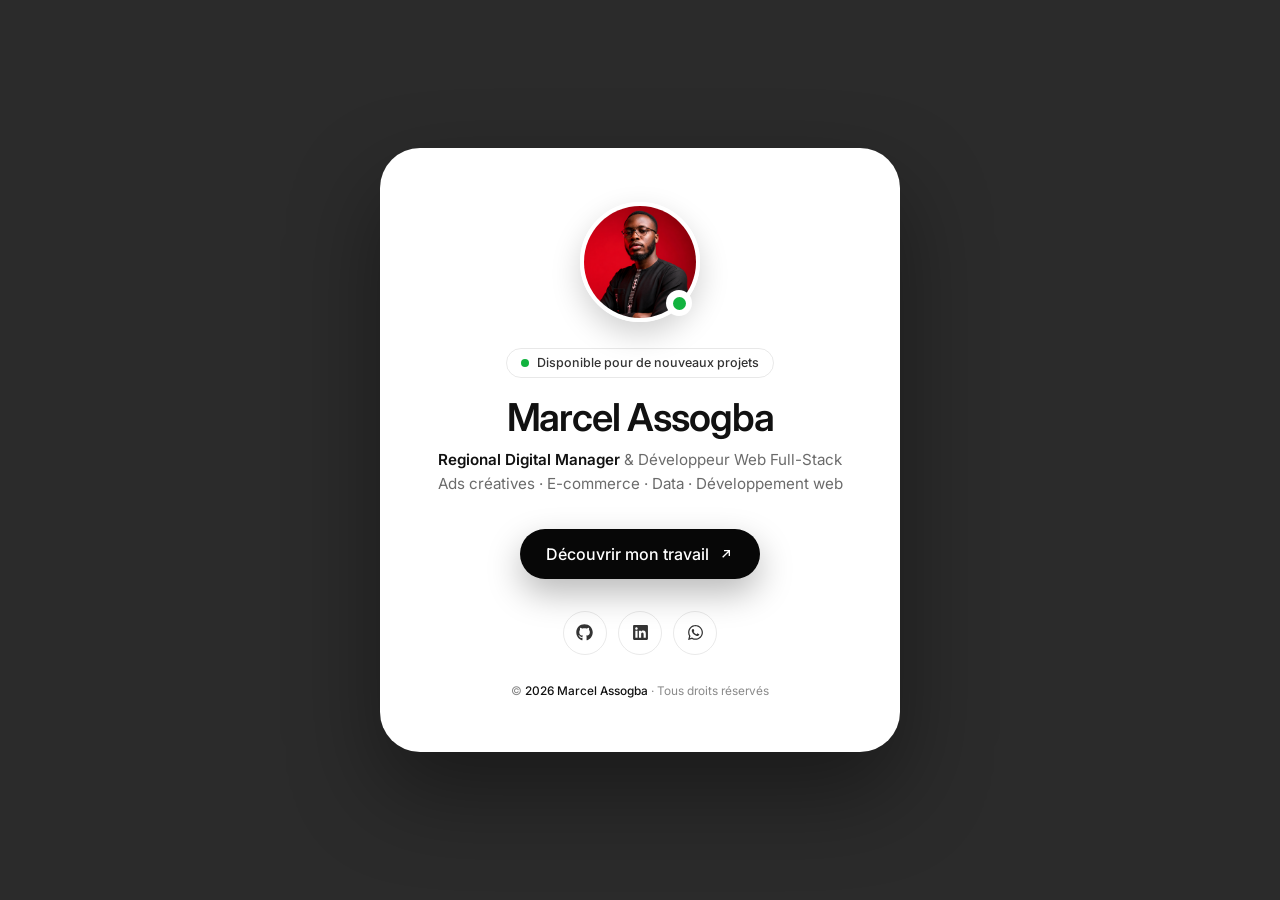
==== commit fd115517: "Refonte complète : design, Ads IA, mimarket.ci, résultats, animations scroll, relief boutons, respon" ====
--- a/index.html
+++ b/index.html
@@ -1,442 +1,142 @@
 <!DOCTYPE html>
 <html lang="fr">
 <head>
-    <meta charset="UTF-8">
-    <meta name="viewport" content="width=device-width, initial-scale=1.0">
-    <meta name="google-site-verification" content="O0bhtNPA69iS7ykS3kBcWlcZECqZmTavfmtIj5uTno4" />
-    <title>Marcel Assogba — Portfolio</title>
-    <link rel="icon" type="image/png" href="img/favicon.png?v=3" sizes="any">
-    <link rel="shortcut icon" type="image/png" href="img/favicon.png?v=3">
-    <link rel="apple-touch-icon" href="img/favicon.png?v=3">
-    <link rel="preconnect" href="https://fonts.googleapis.com">
-    <link rel="preconnect" href="https://fonts.gstatic.com" crossorigin>
-    <link href="https://fonts.googleapis.com/css2?family=Space+Grotesk:wght@300;400;500;600;700&family=JetBrains+Mono:wght@400;500;700&display=swap" rel="stylesheet">
-    <style>
-        *, *::before, *::after { margin: 0; padding: 0; box-sizing: border-box; }
+<meta charset="UTF-8">
+<meta name="viewport" content="width=device-width, initial-scale=1.0">
+<meta name="google-site-verification" content="O0bhtNPA69iS7ykS3kBcWlcZECqZmTavfmtIj5uTno4" />
+<title>Marcel Assogba — Portfolio</title>
+<link rel="icon" type="image/png" href="img/favicon.png?v=3" sizes="any">
+<link rel="shortcut icon" type="image/png" href="img/favicon.png?v=3">
+<link rel="apple-touch-icon" href="img/favicon.png?v=3">
+<link rel="preconnect" href="https://fonts.googleapis.com">
+<link rel="preconnect" href="https://fonts.gstatic.com" crossorigin>
+<link rel="preconnect" href="https://api.fontshare.com" crossorigin>
+<link href="https://api.fontshare.com/v2/css?f[]=switzer@400,500,600,700&display=swap" rel="stylesheet">
+<link href="https://fonts.googleapis.com/css2?family=Inter:wght@400;500;600&display=swap" rel="stylesheet">
+<style>
+*,*::before,*::after{margin:0;padding:0;box-sizing:border-box}
+:root{
+  --page:#2b2b2b;--white:#fff;--black:#070707;--ink:#111;
+  --gray:#8a8a8a;--muted:#6b6b6b;--green:#12b33f;--line:rgba(0,0,0,.09);
+  --head:'Switzer','Inter',sans-serif;--body:'Inter',sans-serif;--ease:cubic-bezier(.22,1,.36,1);
+}
+body{
+  font-family:var(--body);background:var(--page);color:var(--ink);
+  min-height:100dvh;display:flex;align-items:center;justify-content:center;
+  padding:16px;-webkit-font-smoothing:antialiased;
+}
+.card{
+  position:relative;text-align:center;width:100%;max-width:520px;
+  background:var(--white);border-radius:40px;padding:3.4rem 2.6rem;
+  box-shadow:0 40px 90px rgba(0,0,0,.4);
+  transform-style:preserve-3d;transition:transform .25s ease-out,box-shadow .25s ease-out;
+  animation:card-in .9s var(--ease) .1s both;
+}
+@keyframes card-in{from{opacity:0;transform:translateY(28px)}to{opacity:1;transform:none}}
+.card>*{position:relative}
 
-        :root {
-            --bg: #07070f;
-            --surface: #0f0f1a;
-            --purple: #7c3aed;
-            --purple-light: #a78bfa;
-            --cyan: #06b6d4;
-            --pink: #ec4899;
-            --text: #f1f5f9;
-            --muted: #64748b;
-        }
+.avatar{width:120px;height:120px;margin:0 auto 1.6rem;position:relative;transform:translateZ(40px)}
+.avatar img{width:100%;height:100%;border-radius:50%;object-fit:cover;border:4px solid #fff;
+  box-shadow:0 12px 30px rgba(0,0,0,.18)}
+.avatar .badge{position:absolute;bottom:6px;right:8px;width:26px;height:26px;border-radius:50%;
+  background:#fff;display:flex;align-items:center;justify-content:center}
+.avatar .badge::after{content:'';width:13px;height:13px;border-radius:50%;background:var(--green);
+  box-shadow:0 0 0 0 rgba(18,179,63,.6);animation:ping 1.8s ease-out infinite}
+@keyframes ping{100%{box-shadow:0 0 0 10px rgba(18,179,63,0)}}
 
-        body {
-            font-family: 'Space Grotesk', sans-serif;
-            background: var(--bg);
-            color: var(--text);
-            height: 100dvh;
-            overflow: hidden;
-            display: flex;
-            align-items: center;
-            justify-content: center;
-            position: relative;
-        }
+.status{display:inline-flex;align-items:center;gap:.5rem;font-size:.78rem;font-weight:500;
+  padding:.4rem .85rem;border:1px solid var(--line);border-radius:99px;margin-bottom:1.3rem;color:#333}
+.status .dot{width:8px;height:8px;border-radius:50%;background:var(--green)}
 
-        /* Grid background */
-        body::before {
-            content: '';
-            position: fixed;
-            inset: 0;
-            background-image:
-                linear-gradient(rgba(124,58,237,.06) 1px, transparent 1px),
-                linear-gradient(90deg, rgba(124,58,237,.06) 1px, transparent 1px);
-            background-size: 60px 60px;
-            pointer-events: none;
-        }
+h1{font-family:var(--head);font-weight:600;letter-spacing:-.03em;font-size:2.4rem;line-height:1;
+  margin-bottom:.7rem}
+.role{color:var(--muted);font-size:.95rem;line-height:1.6;margin-bottom:2rem}
+.role strong{color:var(--ink);font-weight:600}
 
-        /* Glowing orbs */
-        .orb {
-            position: fixed;
-            border-radius: 50%;
-            filter: blur(80px);
-            opacity: .35;
-            pointer-events: none;
-            animation: drift 8s ease-in-out infinite alternate;
-        }
-        .orb-1 { width: 500px; height: 500px; background: var(--purple); top: -150px; right: -100px; animation-delay: 0s; }
-        .orb-2 { width: 350px; height: 350px; background: var(--cyan); bottom: -100px; left: -80px; animation-delay: -3s; }
-        .orb-3 { width: 280px; height: 280px; background: var(--pink); bottom: 30%; right: 20%; animation-delay: -5s; }
+.cta{display:inline-flex;align-items:center;gap:.6rem;background:var(--black);color:#fff;
+  font-family:var(--body);font-weight:500;font-size:1rem;padding:.95rem 1.6rem;border-radius:99px;
+  border:0;cursor:pointer;box-shadow:0 14px 34px rgba(0,0,0,.28);
+  transition:transform .3s var(--ease),box-shadow .3s;margin-bottom:2rem}
+.cta:hover{transform:translateY(-3px);box-shadow:0 20px 44px rgba(0,0,0,.34)}
+.cta svg{width:16px;height:16px;transition:transform .3s}
+.cta:hover svg{transform:translate(3px,-3px)}
 
-        @keyframes drift {
-            from { transform: translate(0,0) scale(1); }
-            to   { transform: translate(30px, -30px) scale(1.1); }
-        }
+.socials{display:flex;gap:.7rem;justify-content:center}
+.socials a{width:44px;height:44px;border-radius:50%;border:1px solid var(--line);
+  display:flex;align-items:center;justify-content:center;color:#333;transition:all .25s}
+.socials a:hover{background:var(--black);color:#fff;border-color:var(--black);transform:translateY(-2px)}
+.socials svg{width:17px;height:17px;fill:currentColor}
 
-        /* Card */
-        .card {
-            position: relative;
-            z-index: 10;
-            text-align: center;
-            padding: 3rem 2.5rem;
-            background: rgba(15,15,26,.6);
-            backdrop-filter: blur(24px);
-            border: 1px solid rgba(124,58,237,.25);
-            border-radius: 28px;
-            max-width: 660px;
-            width: 90%;
-            box-shadow: 0 40px 80px rgba(0,0,0,.5), inset 0 1px 0 rgba(255,255,255,.07);
-            opacity: 0;
-            transform-style: preserve-3d;
-            transform: perspective(1100px) rotateX(0) rotateY(0);
-            transition: transform .25s ease-out, box-shadow .25s ease-out;
-            animation: card-in 0.9s cubic-bezier(.22,1,.36,1) .2s both;
-        }
-        @keyframes card-in {
-            from { opacity: 0; transform: perspective(1100px) translateY(26px); }
-            to   { opacity: 1; transform: perspective(1100px) translateY(0); }
-        }
-        /* reflet diagonal animé */
-        .card::after {
-            content: ''; position: absolute; inset: 0; border-radius: inherit; pointer-events: none;
-            background: linear-gradient(130deg, rgba(255,255,255,.10) 0%, transparent 38%);
-            opacity: .8;
-        }
-        .card > * { position: relative; z-index: 1; transform-style: preserve-3d; }
+.foot{margin-top:1.8rem;font-size:.74rem;color:var(--gray)}
+.foot span{color:var(--ink);font-weight:500}
 
-        /* Avatar */
-        .avatar-ring {
-            width: 156px; height: 156px;
-            margin: 0 auto 1.6rem;
-            position: relative;
-            transform: translateZ(40px);
-        }
-        /* halo coloré derrière la photo */
-        .avatar-ring .halo {
-            position: absolute; inset: -22px; border-radius: 50%;
-            background: radial-gradient(circle, rgba(124,58,237,.45), transparent 70%);
-            filter: blur(14px); z-index: 0;
-        }
-        /* pastille "en ligne" */
-        .avatar-badge {
-            position: absolute; bottom: 8px; right: 10px; z-index: 3;
-            width: 26px; height: 26px; border-radius: 50%;
-            background: var(--bg); display: flex; align-items: center; justify-content: center;
-        }
-        .avatar-badge::after {
-            content: ''; width: 14px; height: 14px; border-radius: 50%;
-            background: #22c55e; box-shadow: 0 0 0 0 rgba(34,197,94,.6);
-            animation: ping 1.8s ease-out infinite;
-        }
-        @keyframes ping {
-            0% { box-shadow: 0 0 0 0 rgba(34,197,94,.55); }
-            100% { box-shadow: 0 0 0 10px rgba(34,197,94,0); }
-        }
-        .avatar-ring::before {
-            content: '';
-            position: absolute;
-            inset: -4px;
-            border-radius: 50%;
-            background: conic-gradient(from 0deg, var(--purple), var(--cyan), var(--pink), var(--purple));
-            animation: spin 4s linear infinite;
-        }
-        @keyframes spin { to { transform: rotate(360deg); } }
-
-        .avatar-ring::after {
-            content: '';
-            position: absolute;
-            inset: -4px;
-            border-radius: 50%;
-            background: conic-gradient(from 0deg, var(--purple), var(--cyan), var(--pink), var(--purple));
-            animation: spin 4s linear infinite;
-            filter: blur(8px);
-            opacity: .6;
-        }
-
-        .avatar-ring img {
-            position: relative;
-            z-index: 1;
-            width: 100%; height: 100%;
-            border-radius: 50%;
-            object-fit: cover;
-            border: 3px solid var(--bg);
-        }
-
-        /* Status badge */
-        .status {
-            display: inline-flex;
-            align-items: center;
-            gap: .4rem;
-            background: rgba(6,182,212,.1);
-            border: 1px solid rgba(6,182,212,.3);
-            color: var(--cyan);
-            font-size: .75rem;
-            font-weight: 500;
-            padding: .3rem .8rem;
-            border-radius: 99px;
-            margin-bottom: 1.2rem;
-            letter-spacing: .05em;
-        }
-        .status-dot {
-            width: 6px; height: 6px;
-            border-radius: 50%;
-            background: var(--cyan);
-            animation: pulse 2s ease-in-out infinite;
-        }
-        @keyframes pulse {
-            0%,100% { opacity:1; transform: scale(1); }
-            50%      { opacity:.4; transform: scale(.7); }
-        }
-
-        h1 {
-            font-size: clamp(1.6rem, 5vw, 2.4rem);
-            font-weight: 700;
-            background: linear-gradient(135deg, #f1f5f9 0%, var(--purple-light) 50%, var(--cyan) 100%);
-            -webkit-background-clip: text;
-            -webkit-text-fill-color: transparent;
-            background-clip: text;
-            line-height: 1.2;
-            margin-bottom: .6rem;
-        }
-
-        .role {
-            color: var(--muted);
-            font-weight: 400;
-            margin-bottom: 2rem;
-            line-height: 1.7;
-        }
-        .role strong { color: var(--purple-light); font-weight: 600; }
-        .role-main, .role-sub { display: block; white-space: nowrap; }
-        .role-main { font-size: .92rem; margin-bottom: .25rem; }
-        .role-sub { font-size: .82rem; }
-
-        /* CTA — style "bouton de titre" (relief violet) */
-        .title-button {
-            --white: #ffe7ff;
-            --purple-100: #f4b1fd;
-            --purple-200: #d190ff;
-            --purple-300: #c389f2;
-            --purple-400: #8e26e2;
-            --purple-500: #5e2b83;
-            --radius: 25px;
-            border-radius: var(--radius);
-            outline: none; cursor: pointer;
-            font-size: 18px;
-            font-family: 'Space Grotesk', sans-serif;
-            background: transparent; letter-spacing: -0.5px;
-            border: 0; position: relative;
-            width: 260px; height: 60px;
-            transform: rotate(353deg) skewX(4deg);
-            margin: 0 auto 2.4rem;
-        }
-        .title-button .bg { position: absolute; inset: 0; border-radius: inherit; filter: blur(1px); }
-        .title-button .bg::before, .title-button .bg::after {
-            content: ""; position: absolute; inset: 0;
-            border-radius: calc(var(--radius) * 1.1); background: var(--purple-500);
-        }
-        .title-button .bg::before {
-            filter: blur(5px); transition: all .3s ease;
-            box-shadow: -7px 6px 0 0 rgb(115 75 155 / 40%), -14px 12px 0 0 rgb(115 75 155 / 30%),
-                -21px 18px 4px 0 rgb(115 75 155 / 25%), -28px 24px 8px 0 rgb(115 75 155 / 15%),
-                -35px 30px 12px 0 rgb(115 75 155 / 12%), -42px 36px 16px 0 rgb(115 75 155 / 8%),
-                -56px 42px 20px 0 rgb(115 75 155 / 5%);
-        }
-        .title-button .wrap {
-            border-radius: inherit; overflow: hidden; height: 100%;
-            transform: translate(6px, -6px); padding: 3px;
-            background: linear-gradient(to bottom, var(--purple-100) 0%, var(--purple-400) 100%);
-            position: relative; transition: all .3s ease;
-        }
-        .title-button .content {
-            pointer-events: none; display: flex; align-items: center; justify-content: center;
-            z-index: 1; position: relative; height: 100%; gap: 10px;
-            border-radius: calc(var(--radius) * 0.85); font-weight: 600; transition: all .3s ease;
-            background: linear-gradient(to bottom, var(--purple-300) 0%, var(--purple-400) 100%);
-            box-shadow: inset -2px 12px 11px -5px var(--purple-200), inset 1px -3px 11px 0px rgb(0 0 0 / 35%);
-            color: var(--white); text-shadow: -1px 1px 2px var(--purple-500); white-space: nowrap;
-        }
-        .title-button:hover .wrap { transform: translate(8px, -8px); }
-        .title-button:active .wrap { transform: translate(3px, -3px); }
-        .title-button:active .content {
-            box-shadow: inset -1px 12px 8px -5px rgba(71,0,137,.4), inset 0px -3px 8px 0px var(--purple-200);
-        }
-
-        /* Socials */
-        .socials {
-            display: flex;
-            gap: .8rem;
-            justify-content: center;
-            margin-bottom: 2rem;
-        }
-        .social-btn {
-            width: 44px; height: 44px;
-            border-radius: 12px;
-            background: rgba(255,255,255,.05);
-            border: 1px solid rgba(255,255,255,.1);
-            display: flex;
-            align-items: center;
-            justify-content: center;
-            color: var(--muted);
-            text-decoration: none;
-            transition: all .25s;
-        }
-        .social-btn svg { width: 18px; height: 18px; }
-        .social-btn:hover {
-            background: rgba(124,58,237,.2);
-            border-color: var(--purple);
-            color: var(--purple-light);
-            transform: translateY(-2px);
-        }
-
-        /* Footer text */
-        .footer-note {
-            color: var(--muted);
-            font-size: .75rem;
-            font-family: 'JetBrains Mono', monospace;
-        }
-        .footer-note span { color: var(--purple-light); }
-
-        /* Floating particles */
-        .particles { position: fixed; inset: 0; pointer-events: none; overflow: hidden; z-index: 1; }
-        .p {
-            position: absolute;
-            width: 2px; height: 2px;
-            background: rgba(167,139,250,.6);
-            border-radius: 50%;
-            animation: float-up var(--d, 8s) var(--delay, 0s) linear infinite;
-        }
-        @keyframes float-up {
-            from { transform: translateY(100vh) scale(0); opacity: 0; }
-            10%  { opacity: 1; }
-            90%  { opacity: 1; }
-            to   { transform: translateY(-10vh) scale(1); opacity: 0; }
-        }
-
-        /* ── RESPONSIVE TABLETTE ── */
-        @media (max-width: 700px) {
-            body { height: auto; min-height: 100dvh; overflow-y: auto; padding: 2.5rem 0; }
-            .card { padding: 2.5rem 1.6rem; transform: none !important; }
-            .role-main, .role-sub { white-space: normal; }   /* on laisse respirer sur petit écran */
-            .role-main { font-size: .88rem; }
-            .role-sub { font-size: .82rem; }
-            h1 { font-size: clamp(1.6rem, 7vw, 2.1rem); }
-        }
-
-        /* ── RESPONSIVE MOBILE ── */
-        @media (max-width: 480px) {
-            .card { padding: 2.1rem 1.2rem; border-radius: 22px; }
-            .avatar-ring { width: 116px; height: 116px; margin-bottom: 1.2rem; }
-            .avatar-badge { width: 22px; height: 22px; bottom: 6px; right: 8px; }
-            .avatar-badge::after { width: 12px; height: 12px; }
-            .status { font-size: .68rem; padding: .28rem .7rem; }
-            h1 { font-size: 1.7rem; }
-            .role-main { font-size: .8rem; }
-            .role-sub { font-size: .76rem; }
-            .title-button { transform: rotate(353deg) skewX(4deg) scale(.86); margin-bottom: 1.8rem; }
-            .socials { gap: .6rem; }
-            .social-btn { width: 42px; height: 42px; }
-            .footer-note { font-size: .68rem; }
-            .orb { filter: blur(60px); opacity: .28; }
-        }
-
-        /* très petits écrans */
-        @media (max-width: 360px) {
-            h1 { font-size: 1.5rem; }
-            .title-button { transform: rotate(353deg) skewX(4deg) scale(.78); }
-        }
-
-        /* écrans bas (paysage mobile) : on autorise le scroll */
-        @media (max-height: 720px) {
-            body { height: auto; min-height: 100dvh; overflow-y: auto; padding: 2rem 0; }
-        }
-    </style>
+@media(max-width:480px){
+  .card{padding:2.6rem 1.5rem;border-radius:30px}
+  .avatar{width:100px;height:100px}
+  h1{font-size:2rem}
+  .role{font-size:.9rem}
+}
+@media(max-width:360px){
+  .card{padding:2.2rem 1.1rem}
+  h1{font-size:1.75rem}
+  .socials a{width:40px;height:40px}
+}
+/* écrans courts (paysage mobile) : autoriser le défilement */
+@media(max-height:620px){
+  body{align-items:flex-start;overflow-y:auto}
+  .card{margin:14px 0}
+}
+</style>
 </head>
 <body>
-    <div class="orb orb-1"></div>
-    <div class="orb orb-2"></div>
-    <div class="orb orb-3"></div>
-
-    <div class="particles" aria-hidden="true">
-        <div class="p" style="left:8%;  --d:7s;  --delay:0s;  width:3px;height:3px;"></div>
-        <div class="p" style="left:16%; --d:9s;  --delay:1.2s;"></div>
-        <div class="p" style="left:27%; --d:6s;  --delay:2.4s; background:rgba(6,182,212,.5);"></div>
-        <div class="p" style="left:38%; --d:11s; --delay:0.6s; width:3px;height:3px;"></div>
-        <div class="p" style="left:52%; --d:8s;  --delay:3s;"></div>
-        <div class="p" style="left:63%; --d:10s; --delay:1.8s; background:rgba(236,72,153,.5);"></div>
-        <div class="p" style="left:74%; --d:7s;  --delay:0.9s; width:3px;height:3px;"></div>
-        <div class="p" style="left:85%; --d:9s;  --delay:2.1s;"></div>
-        <div class="p" style="left:92%; --d:6s;  --delay:1.5s; background:rgba(6,182,212,.5);"></div>
+  <div class="card" id="card">
+    <div class="avatar">
+      <img src="images/marcel-portrait.jpg" alt="Marcel Assogba" loading="eager">
+      <span class="badge" title="Disponible"></span>
     </div>
 
-    <div class="card">
-        <div class="avatar-ring">
-            <span class="halo"></span>
-            <img src="images/marcel-portrait.jpg" alt="Marcel Assogba" loading="eager">
-            <span class="avatar-badge" title="Disponible"></span>
-        </div>
+    <span class="status"><span class="dot"></span> Disponible pour de nouveaux projets</span>
 
-        <div class="status">
-            <span class="status-dot"></span>
-            Disponible pour de nouveaux projets
-        </div>
+    <h1>Marcel Assogba</h1>
+    <p class="role">
+      <strong>Regional Digital Manager</strong> &amp; Développeur Web Full-Stack<br>
+      Ads créatives · E-commerce · Data · Développement web
+    </p>
 
-        <h1>Marcel Assogba</h1>
-        <p class="role">
-            <span class="role-main"><strong>Digital Manager &amp; Marketing Digital</strong> &middot; <strong>Développeur Web Full-Stack</strong></span>
-            <span class="role-sub">Stratégie digitale, e-commerce &amp; création de solutions web performantes.</span>
-        </p>
+    <button class="cta" onclick="enterSite()">
+      Découvrir mon travail
+      <svg viewBox="0 0 24 24" fill="none" stroke="currentColor" stroke-width="2"><path d="M7 17 17 7M9 7h8v8"/></svg>
+    </button>
 
-        <button class="title-button" onclick="enterSite()" aria-label="Découvrir mon travail">
-            <div class="bg"></div>
-            <div class="wrap">
-                <div class="content">Découvrir mon travail</div>
-            </div>
-        </button>
-
-        <div class="socials">
-            <a href="https://github.com/Spartacusklaus45" class="social-btn" aria-label="GitHub" target="_blank" rel="noopener">
-                <svg fill="currentColor" viewBox="0 0 496 512"><path d="M165.9 397.4c0 2-2.3 3.6-5.2 3.6-3.3.3-5.6-1.3-5.6-3.6 0-2 2.3-3.6 5.2-3.6 3-.3 5.6 1.3 5.6 3.6zm-31.1-4.5c-.7 2 1.3 4.3 4.3 4.9 2.6 1 5.6 0 6.2-2s-1.3-4.3-4.3-5.2c-2.6-.7-5.5.3-6.2 2.3zm44.2-1.7c-2.9.7-4.9 2.6-4.6 4.9.3 2 2.9 3.3 5.9 2.6 2.9-.7 4.9-2.6 4.6-4.6-.3-1.9-3-3.2-5.9-2.9zM244.8 8C106.1 8 0 113.3 0 252c0 110.9 69.8 205.8 169.5 239.2 12.8 2.3 17.3-5.6 17.3-12.1 0-6.2-.3-40.4-.3-61.4 0 0-70 15-84.7-29.8 0 0-11.4-29.1-27.8-36.6 0 0-22.9-15.7 1.6-15.4 0 0 24.9 2 38.6 25.8 21.9 38.6 58.6 27.5 72.9 20.9 2.3-16 8.8-27.1 16-33.7-55.9-6.2-112.3-14.3-112.3-110.5 0-27.5 7.6-41.3 23.6-58.9-2.6-6.5-11.1-33.3 2.6-67.9 20.9-6.5 69 27 69 27 20-5.6 41.5-8.5 62.8-8.5s42.8 2.9 62.8 8.5c0 0 48.1-33.6 69-27 13.7 34.7 5.2 61.4 2.6 67.9 16 17.7 25.8 31.5 25.8 58.9 0 96.5-58.9 104.2-114.8 110.5 9.2 7.9 17 22.9 17 46.4 0 33.7-.3 75.4-.3 83.6 0 6.5 4.6 14.4 17.3 12.1C428.2 457.8 496 362.9 496 252 496 113.3 389.5 8 244.8 8z"/></svg>
-            </a>
-            <a href="https://www.linkedin.com/in/marcel-assogba-080b72171/" class="social-btn" aria-label="LinkedIn" target="_blank" rel="noopener">
-                <svg fill="currentColor" viewBox="0 0 448 512"><path d="M416 32H31.9C14.3 32 0 46.5 0 64.3v383.4C0 465.5 14.3 480 31.9 480H416c17.6 0 32-14.5 32-32.3V64.3c0-17.8-14.4-32.3-32-32.3zM135.4 416H69V202.2h66.5V416zm-33.2-243c-21.3 0-38.5-17.3-38.5-38.5S80.9 96 102.2 96c21.2 0 38.5 17.3 38.5 38.5 0 21.3-17.2 38.5-38.5 38.5zm282.1 243h-66.4V312c0-24.8-.5-56.7-34.5-56.7-34.6 0-39.9 27-39.9 54.9V416h-66.4V202.2h63.7v29.2h.9c8.9-16.8 30.6-34.5 62.9-34.5 67.2 0 79.7 44.3 79.7 101.9V416z"/></svg>
-            </a>
-            <a href="https://wa.me/+2250172480623" class="social-btn" aria-label="WhatsApp" target="_blank" rel="noopener">
-                <svg fill="currentColor" viewBox="0 0 448 512"><path d="M380.9 97.1C339 55.1 283.2 32 223.9 32c-122.4 0-222 99.6-222 222 0 39.1 10.2 77.3 29.6 111L0 480l117.7-30.9c32.4 17.7 68.9 27 106.1 27h.1c122.3 0 224.1-99.6 224.1-222 0-59.3-25.2-115-67.1-157zm-157 341.6c-33.2 0-65.7-8.9-94-25.7l-6.7-4-69.8 18.3L72 359.2l-4.4-7c-18.5-29.4-28.2-63.3-28.2-98.2 0-101.7 82.8-184.5 184.6-184.5 49.3 0 95.6 19.2 130.4 54.1 34.8 34.9 56.2 81.2 56.1 130.5 0 101.8-84.9 184.6-186.6 184.6zm101.2-138.2c-5.5-2.8-32.8-16.2-37.9-18-5.1-1.9-8.8-2.8-12.5 2.8-3.7 5.6-14.3 18-17.6 21.8-3.2 3.7-6.5 4.2-12 1.4-32.6-16.3-54-29.1-75.5-66-5.7-9.8 5.7-9.1 16.3-30.3 1.8-3.7.9-6.9-.5-9.7-1.4-2.8-12.5-30.1-17.1-41.2-4.5-10.8-9.1-9.3-12.5-9.5-3.2-.2-6.9-.2-10.6-.2-3.7 0-9.7 1.4-14.8 6.9-5.1 5.6-19.4 19-19.4 46.3 0 27.3 19.9 53.7 22.6 57.4 2.8 3.7 39.1 59.7 94.8 83.8 35.2 15.2 49 16.5 66.6 13.9 10.7-1.6 32.8-13.4 37.4-26.4 4.6-13 4.6-24.1 3.2-26.4-1.3-2.5-5-3.9-10.5-6.6z"/></svg>
-            </a>
-        </div>
-
-        <p class="footer-note">© 2026 <span>Marcel Assogba</span> · Tous droits réservés</p>
+    <div class="socials">
+      <a href="https://github.com/Spartacusklaus45" target="_blank" rel="noopener" aria-label="GitHub"><svg viewBox="0 0 496 512"><path d="M165.9 397.4c0 2-2.3 3.6-5.2 3.6-3.3.3-5.6-1.3-5.6-3.6 0-2 2.3-3.6 5.2-3.6 3-.3 5.6 1.3 5.6 3.6zm-31.1-4.5c-.7 2 1.3 4.3 4.3 4.9 2.6 1 5.6 0 6.2-2s-1.3-4.3-4.3-5.2c-2.6-.7-5.5.3-6.2 2.3zm44.2-1.7c-2.9.7-4.9 2.6-4.6 4.9.3 2 2.9 3.3 5.9 2.6 2.9-.7 4.9-2.6 4.6-4.6-.3-1.9-3-3.2-5.9-2.9zM244.8 8C106.1 8 0 113.3 0 252c0 110.9 69.8 205.8 169.5 239.2 12.8 2.3 17.3-5.6 17.3-12.1 0-6.2-.3-40.4-.3-61.4 0 0-70 15-84.7-29.8 0 0-11.4-29.1-27.8-36.6 0 0-22.9-15.7 1.6-15.4 0 0 24.9 2 38.6 25.8 21.9 38.6 58.6 27.5 72.9 20.9 2.3-16 8.8-27.1 16-33.7-55.9-6.2-112.3-14.3-112.3-110.5 0-27.5 7.6-41.3 23.6-58.9-2.6-6.5-11.1-33.3 2.6-67.9 20.9-6.5 69 27 69 27 20-5.6 41.5-8.5 62.8-8.5s42.8 2.9 62.8 8.5c0 0 48.1-33.6 69-27 13.7 34.7 5.2 61.4 2.6 67.9 16 17.7 25.8 31.5 25.8 58.9 0 96.5-58.9 104.2-114.8 110.5 9.2 7.9 17 22.9 17 46.4 0 33.7-.3 75.4-.3 83.6 0 6.5 4.6 14.4 17.3 12.1C428.2 457.8 496 362.9 496 252 496 113.3 389.5 8 244.8 8z"/></svg></a>
+      <a href="https://www.linkedin.com/in/marcel-assogba-080b72171/" target="_blank" rel="noopener" aria-label="LinkedIn"><svg viewBox="0 0 448 512"><path d="M416 32H31.9C14.3 32 0 46.5 0 64.3v383.4C0 465.5 14.3 480 31.9 480H416c17.6 0 32-14.5 32-32.3V64.3c0-17.8-14.4-32.3-32-32.3zM135.4 416H69V202.2h66.5V416zm-33.2-243c-21.3 0-38.5-17.3-38.5-38.5S80.9 96 102.2 96c21.2 0 38.5 17.3 38.5 38.5 0 21.3-17.2 38.5-38.5 38.5zm282.1 243h-66.4V312c0-24.8-.5-56.7-34.5-56.7-34.6 0-39.9 27-39.9 54.9V416h-66.4V202.2h63.7v29.2h.9c8.9-16.8 30.6-34.5 62.9-34.5 67.2 0 79.7 44.3 79.7 101.9V416z"/></svg></a>
+      <a href="https://wa.me/2250172480623" target="_blank" rel="noopener" aria-label="WhatsApp"><svg viewBox="0 0 448 512"><path d="M380.9 97.1C339 55.1 283.2 32 223.9 32c-122.4 0-222 99.6-222 222 0 39.1 10.2 77.3 29.6 111L0 480l117.7-30.9c32.4 17.7 68.9 27 106.1 27h.1c122.3 0 224.1-99.6 224.1-222 0-59.3-25.2-115-67.1-157zM223.9 438.7c-33.2 0-65.7-8.9-94-25.7l-6.7-4-69.8 18.3L72 359.2l-4.4-7c-18.5-29.4-28.2-63.3-28.2-98.2 0-101.7 82.8-184.5 184.6-184.5 49.3 0 95.6 19.2 130.4 54.1 34.8 34.9 56.2 81.2 56.1 130.5 0 101.8-84.9 184.6-186.6 184.6zm101.2-138.2c-5.5-2.8-32.8-16.2-37.9-18-5.1-1.9-8.8-2.8-12.5 2.8-3.7 5.6-14.3 18-17.6 21.8-3.2 3.7-6.5 4.2-12 1.4-32.6-16.3-54-29.1-75.5-66-5.7-9.8 5.7-9.1 16.3-30.3 1.8-3.7.9-6.9-.5-9.7-1.4-2.8-12.5-30.1-17.1-41.2-4.5-10.8-9.1-9.3-12.5-9.5-3.2-.2-6.9-.2-10.6-.2-3.7 0-9.7 1.4-14.8 6.9-5.1 5.6-19.4 19-19.4 46.3 0 27.3 19.9 53.7 22.6 57.4 2.8 3.7 39.1 59.7 94.8 83.8 35.2 15.2 49 16.5 66.6 13.9 10.7-1.6 32.8-13.4 37.4-26.4 4.6-13 4.6-24.1 3.2-26.4-1.3-2.3-5-3.7-10.5-6.5z"/></svg></a>
     </div>
 
-    <script>
-        const card = document.querySelector('.card');
+    <p class="foot">© <span id="y"></span> <span>Marcel Assogba</span> · Tous droits réservés</p>
+  </div>
 
-        function enterSite() {
-            card.style.animation = 'none';
-            card.style.transition = 'opacity .6s, transform .6s';
-            card.style.opacity = '0';
-            card.style.transform = 'perspective(1100px) scale(.95) translateY(-20px)';
-            setTimeout(() => { window.location.href = 'main.html'; }, 600);
-        }
-
-        // Effet 3D parallaxe au survol (désactivé sur tactile)
-        let tiltOn = false;
-        card.addEventListener('animationend', () => { card.style.animation = 'none'; card.style.opacity = '1'; tiltOn = true; });
-        const canHover = window.matchMedia('(hover: hover)').matches;
-        if (canHover) {
-            card.addEventListener('mousemove', (e) => {
-                if (!tiltOn) return;
-                const r = card.getBoundingClientRect();
-                const px = (e.clientX - r.left) / r.width - .5;
-                const py = (e.clientY - r.top) / r.height - .5;
-                card.style.transform = `perspective(1100px) rotateY(${px * 10}deg) rotateX(${-py * 10}deg)`;
-                card.style.boxShadow = `${-px * 30}px ${py * 30 + 40}px 80px rgba(0,0,0,.5), inset 0 1px 0 rgba(255,255,255,.07)`;
-            });
-            card.addEventListener('mouseleave', () => {
-                if (!tiltOn) return;
-                card.style.transform = 'perspective(1100px) rotateX(0) rotateY(0)';
-                card.style.boxShadow = '0 40px 80px rgba(0,0,0,.5), inset 0 1px 0 rgba(255,255,255,.07)';
-            });
-        }
-
-        // Preload
-        const l = document.createElement('link');
-        l.rel = 'prefetch'; l.href = 'main.html';
-        document.head.appendChild(l);
-    </script>
+<script>
+document.getElementById('y').textContent=new Date().getFullYear();
+const card=document.getElementById('card');
+function enterSite(){
+  card.style.transition='opacity .55s,transform .55s';
+  card.style.opacity='0';card.style.transform='scale(.96) translateY(-16px)';
+  setTimeout(()=>location.href='main.html',540);
+}
+/* tilt 3D (desktop) */
+let ready=false;
+card.addEventListener('animationend',()=>ready=true);
+if(matchMedia('(hover:hover)').matches){
+  card.addEventListener('mousemove',e=>{
+    if(!ready)return;const r=card.getBoundingClientRect();
+    const px=(e.clientX-r.left)/r.width-.5, py=(e.clientY-r.top)/r.height-.5;
+    card.style.transform=`perspective(1100px) rotateY(${px*7}deg) rotateX(${-py*7}deg)`;
+  });
+  card.addEventListener('mouseleave',()=>{if(ready)card.style.transform='perspective(1100px)';});
+}
+const l=document.createElement('link');l.rel='prefetch';l.href='main.html';document.head.appendChild(l);
+</script>
 </body>
 </html>
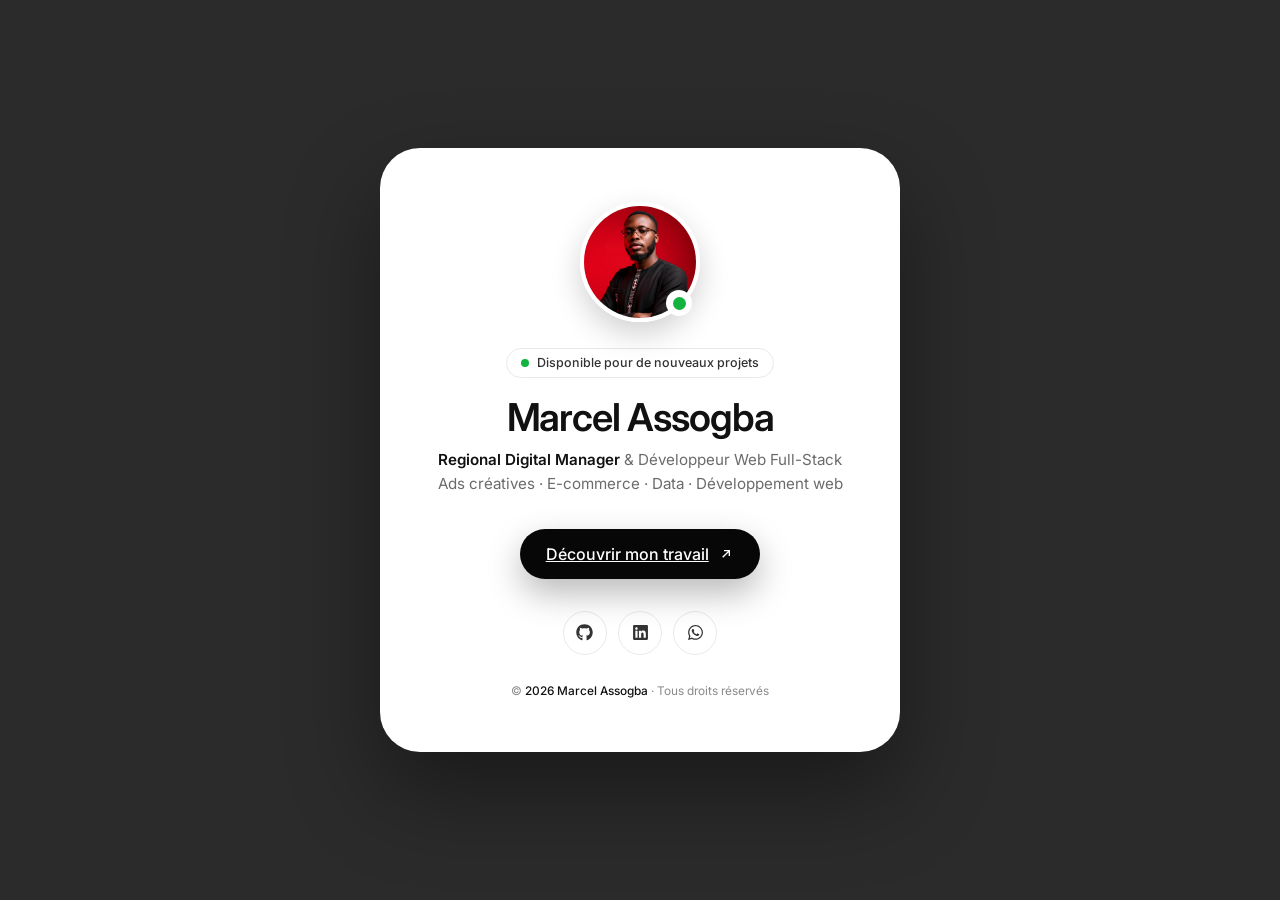
==== commit e5b7c208: "SEO complet : meta/OG/Twitter, JSON-LD (Person, Service, FAQ, VideoObject), sitemap images+vidéos, r" ====
--- a/index.html
+++ b/index.html
@@ -4,10 +4,33 @@
 <meta charset="UTF-8">
 <meta name="viewport" content="width=device-width, initial-scale=1.0">
 <meta name="google-site-verification" content="O0bhtNPA69iS7ykS3kBcWlcZECqZmTavfmtIj5uTno4" />
-<title>Marcel Assogba — Portfolio</title>
+<title>Marcel Assogba — Regional Digital Manager & Créatif IA · Abidjan</title>
+<meta name="description" content="Marcel Assogba, Regional Digital Manager à Abidjan : ads créatives pilotées par l'IA, e-commerce Shopify, data et développement web. Expérience Xiaomi & TECNO. Découvrez mon travail et mes résultats.">
+<meta name="keywords" content="Marcel Assogba, Regional Digital Manager, digital manager Abidjan, marketing digital Côte d'Ivoire, ads créatives, Meta Ads, TikTok Ads, Google Ads, IA générative vidéo, e-commerce Shopify, développeur web React Next.js, Xiaomi, TECNO Mobile">
+<meta name="author" content="Marcel Assogba">
+<meta name="robots" content="index, follow, max-image-preview:large, max-snippet:-1">
+<link rel="canonical" href="https://www.marcelassogba.com/">
+<meta name="theme-color" content="#2b2b2b">
+<meta name="geo.region" content="CI-AB">
+<meta name="geo.placename" content="Abidjan, Côte d'Ivoire">
+<meta name="geo.position" content="5.3599517;-4.0082563">
+<meta name="ICBM" content="5.3599517, -4.0082563">
+<meta property="og:type" content="website">
+<meta property="og:site_name" content="Marcel Assogba">
+<meta property="og:title" content="Marcel Assogba — Regional Digital Manager & Créatif IA">
+<meta property="og:description" content="Ads créatives pilotées par l'IA, e-commerce Shopify, data & développement web. Expérience Xiaomi & TECNO · Abidjan.">
+<meta property="og:url" content="https://www.marcelassogba.com/">
+<meta property="og:locale" content="fr_FR">
+<meta property="og:image" content="https://www.marcelassogba.com/images/marcel-portrait.jpg">
+<meta property="og:image:alt" content="Marcel Assogba — Regional Digital Manager">
+<meta name="twitter:card" content="summary_large_image">
+<meta name="twitter:title" content="Marcel Assogba — Regional Digital Manager & Créatif IA">
+<meta name="twitter:description" content="Ads créatives IA, e-commerce, data & dev web. Xiaomi & TECNO · Abidjan.">
+<meta name="twitter:image" content="https://www.marcelassogba.com/images/marcel-portrait.jpg">
 <link rel="icon" type="image/png" href="img/favicon.png?v=3" sizes="any">
 <link rel="shortcut icon" type="image/png" href="img/favicon.png?v=3">
 <link rel="apple-touch-icon" href="img/favicon.png?v=3">
+<link rel="manifest" href="/manifest.json">
 <link rel="preconnect" href="https://fonts.googleapis.com">
 <link rel="preconnect" href="https://fonts.gstatic.com" crossorigin>
 <link rel="preconnect" href="https://api.fontshare.com" crossorigin>
@@ -87,6 +110,42 @@
   .card{margin:14px 0}
 }
 </style>
+<script type="application/ld+json">
+{
+  "@context": "https://schema.org",
+  "@graph": [
+    {
+      "@type": "Person",
+      "@id": "https://www.marcelassogba.com/#marcel",
+      "name": "Marcel Assogba",
+      "givenName": "Marcel",
+      "familyName": "Assogba",
+      "jobTitle": "Regional Digital Manager",
+      "description": "Regional Digital Manager & créatif IA à Abidjan : ads créatives pilotées par l'IA, e-commerce Shopify, data et développement web. Expérience Xiaomi et TECNO Mobile.",
+      "url": "https://www.marcelassogba.com/",
+      "image": "https://www.marcelassogba.com/images/marcel-portrait.jpg",
+      "email": "mailto:marcelmedia01@gmail.com",
+      "telephone": "+2250172480623",
+      "worksFor": { "@type": "Organization", "name": "Xiaomi" },
+      "alumniOf": { "@type": "Organization", "name": "TECNO Mobile" },
+      "address": { "@type": "PostalAddress", "addressLocality": "Abidjan", "addressCountry": "CI" },
+      "knowsAbout": ["Marketing digital","Ads créatives","Meta Ads","TikTok Ads","Google Ads","IA générative vidéo","E-commerce","Shopify","Développement web","React","Next.js"],
+      "sameAs": [
+        "https://github.com/Spartacusklaus45",
+        "https://www.linkedin.com/in/marcel-assogba-080b72171/"
+      ]
+    },
+    {
+      "@type": "WebSite",
+      "@id": "https://www.marcelassogba.com/#website",
+      "url": "https://www.marcelassogba.com/",
+      "name": "Marcel Assogba — Portfolio",
+      "inLanguage": "fr",
+      "publisher": { "@id": "https://www.marcelassogba.com/#marcel" }
+    }
+  ]
+}
+</script>
 </head>
 <body>
   <div class="card" id="card">
@@ -103,10 +162,10 @@
       Ads créatives · E-commerce · Data · Développement web
     </p>
 
-    <button class="cta" onclick="enterSite()">
+    <a class="cta" href="main.html" onclick="enterSite(event)" aria-label="Découvrir mon travail — portfolio de Marcel Assogba">
       Découvrir mon travail
       <svg viewBox="0 0 24 24" fill="none" stroke="currentColor" stroke-width="2"><path d="M7 17 17 7M9 7h8v8"/></svg>
-    </button>
+    </a>
 
     <div class="socials">
       <a href="https://github.com/Spartacusklaus45" target="_blank" rel="noopener" aria-label="GitHub"><svg viewBox="0 0 496 512"><path d="M165.9 397.4c0 2-2.3 3.6-5.2 3.6-3.3.3-5.6-1.3-5.6-3.6 0-2 2.3-3.6 5.2-3.6 3-.3 5.6 1.3 5.6 3.6zm-31.1-4.5c-.7 2 1.3 4.3 4.3 4.9 2.6 1 5.6 0 6.2-2s-1.3-4.3-4.3-5.2c-2.6-.7-5.5.3-6.2 2.3zm44.2-1.7c-2.9.7-4.9 2.6-4.6 4.9.3 2 2.9 3.3 5.9 2.6 2.9-.7 4.9-2.6 4.6-4.6-.3-1.9-3-3.2-5.9-2.9zM244.8 8C106.1 8 0 113.3 0 252c0 110.9 69.8 205.8 169.5 239.2 12.8 2.3 17.3-5.6 17.3-12.1 0-6.2-.3-40.4-.3-61.4 0 0-70 15-84.7-29.8 0 0-11.4-29.1-27.8-36.6 0 0-22.9-15.7 1.6-15.4 0 0 24.9 2 38.6 25.8 21.9 38.6 58.6 27.5 72.9 20.9 2.3-16 8.8-27.1 16-33.7-55.9-6.2-112.3-14.3-112.3-110.5 0-27.5 7.6-41.3 23.6-58.9-2.6-6.5-11.1-33.3 2.6-67.9 20.9-6.5 69 27 69 27 20-5.6 41.5-8.5 62.8-8.5s42.8 2.9 62.8 8.5c0 0 48.1-33.6 69-27 13.7 34.7 5.2 61.4 2.6 67.9 16 17.7 25.8 31.5 25.8 58.9 0 96.5-58.9 104.2-114.8 110.5 9.2 7.9 17 22.9 17 46.4 0 33.7-.3 75.4-.3 83.6 0 6.5 4.6 14.4 17.3 12.1C428.2 457.8 496 362.9 496 252 496 113.3 389.5 8 244.8 8z"/></svg></a>
@@ -120,7 +179,8 @@
 <script>
 document.getElementById('y').textContent=new Date().getFullYear();
 const card=document.getElementById('card');
-function enterSite(){
+function enterSite(e){
+  if(e&&e.preventDefault)e.preventDefault();
   card.style.transition='opacity .55s,transform .55s';
   card.style.opacity='0';card.style.transform='scale(.96) translateY(-16px)';
   setTimeout(()=>location.href='main.html',540);
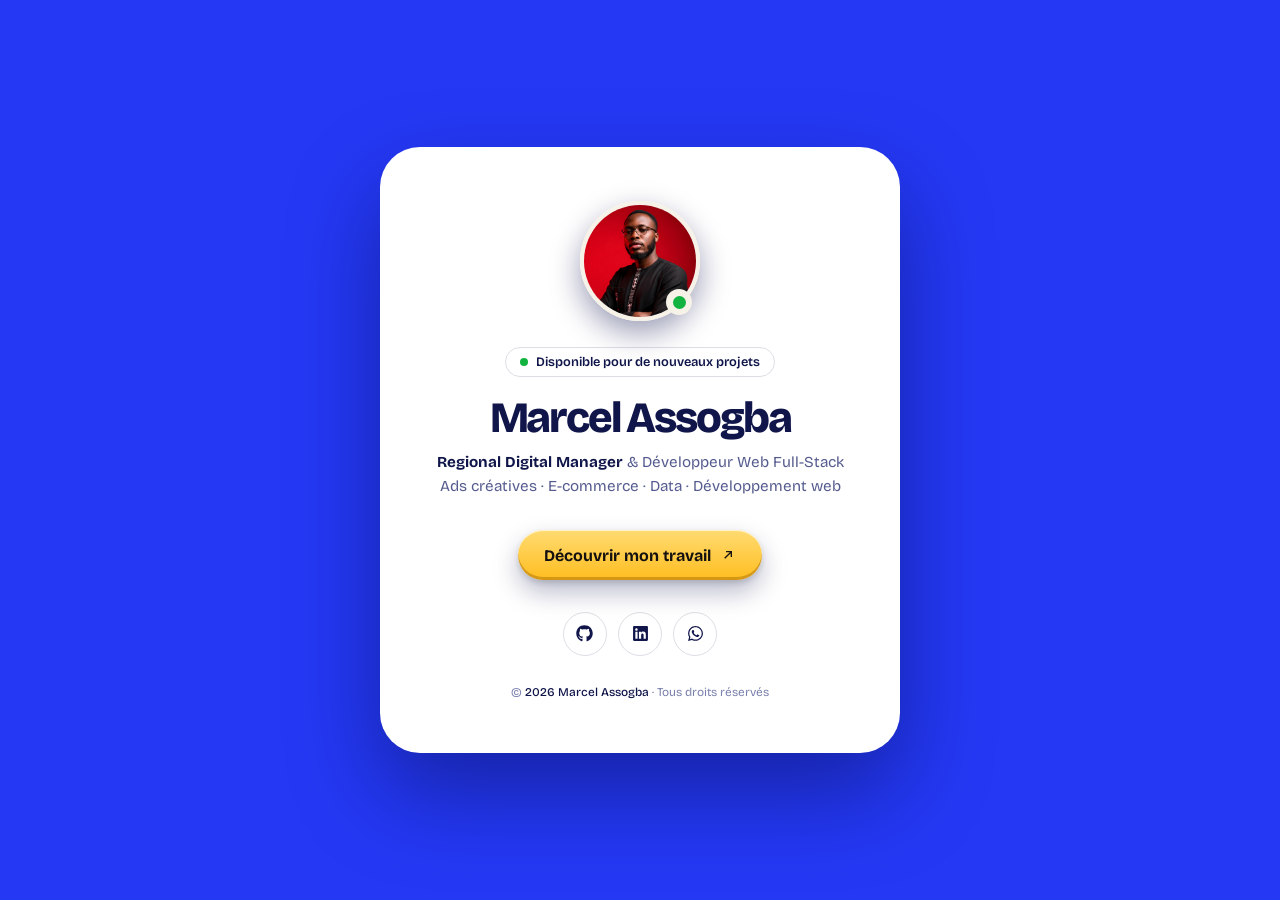
==== commit afbe12b6: "Refonte visuelle : palette bleu électrique / crème / jaune, typo Bricolage Grotesque, surfaces blanc" ====
--- a/index.html
+++ b/index.html
@@ -10,7 +10,7 @@
 <meta name="author" content="Marcel Assogba">
 <meta name="robots" content="index, follow, max-image-preview:large, max-snippet:-1">
 <link rel="canonical" href="https://www.marcelassogba.com/">
-<meta name="theme-color" content="#2b2b2b">
+<meta name="theme-color" content="#2539F5">
 <meta name="geo.region" content="CI-AB">
 <meta name="geo.placename" content="Abidjan, Côte d'Ivoire">
 <meta name="geo.position" content="5.3599517;-4.0082563">
@@ -33,25 +33,24 @@
 <link rel="manifest" href="/manifest.json">
 <link rel="preconnect" href="https://fonts.googleapis.com">
 <link rel="preconnect" href="https://fonts.gstatic.com" crossorigin>
-<link rel="preconnect" href="https://api.fontshare.com" crossorigin>
-<link href="https://api.fontshare.com/v2/css?f[]=switzer@400,500,600,700&display=swap" rel="stylesheet">
-<link href="https://fonts.googleapis.com/css2?family=Inter:wght@400;500;600&display=swap" rel="stylesheet">
+<link href="https://fonts.googleapis.com/css2?family=Bricolage+Grotesque:opsz,wght@12..96,400..800&display=swap" rel="stylesheet">
 <style>
 *,*::before,*::after{margin:0;padding:0;box-sizing:border-box}
 :root{
-  --page:#2b2b2b;--white:#fff;--black:#070707;--ink:#111;
-  --gray:#8a8a8a;--muted:#6b6b6b;--green:#12b33f;--line:rgba(0,0,0,.09);
-  --head:'Switzer','Inter',sans-serif;--body:'Inter',sans-serif;--ease:cubic-bezier(.22,1,.36,1);
+  --page:#2539F5;--white:#fff;--black:#FFC940;--ink:#10154a;
+  --gray:#7a80ad;--muted:#565c8f;--green:#12b33f;--line:rgba(16,21,74,.14);
+  --accent:#FFC940;--on-accent:#14110f;--cream:#F7F2E8;--dark:#10154a;
+  --head:'Bricolage Grotesque','Inter',sans-serif;--body:'Bricolage Grotesque','Inter',sans-serif;--ease:cubic-bezier(.22,1,.36,1);
 }
 body{
-  font-family:var(--body);background:var(--page);color:var(--ink);
+  font-family:var(--body);font-optical-sizing:auto;background:var(--page);color:var(--ink);
   min-height:100dvh;display:flex;align-items:center;justify-content:center;
   padding:16px;-webkit-font-smoothing:antialiased;
 }
 .card{
   position:relative;text-align:center;width:100%;max-width:520px;
   background:var(--white);border-radius:40px;padding:3.4rem 2.6rem;
-  box-shadow:0 40px 90px rgba(0,0,0,.4);
+  box-shadow:0 40px 90px rgba(5,10,70,.45);
   transform-style:preserve-3d;transition:transform .25s ease-out,box-shadow .25s ease-out;
   animation:card-in .9s var(--ease) .1s both;
 }
@@ -59,35 +58,36 @@
 .card>*{position:relative}
 
 .avatar{width:120px;height:120px;margin:0 auto 1.6rem;position:relative;transform:translateZ(40px)}
-.avatar img{width:100%;height:100%;border-radius:50%;object-fit:cover;border:4px solid #fff;
-  box-shadow:0 12px 30px rgba(0,0,0,.18)}
+.avatar img{width:100%;height:100%;border-radius:50%;object-fit:cover;border:4px solid var(--cream);
+  box-shadow:0 12px 30px rgba(5,10,70,.4)}
 .avatar .badge{position:absolute;bottom:6px;right:8px;width:26px;height:26px;border-radius:50%;
-  background:#fff;display:flex;align-items:center;justify-content:center}
+  background:var(--cream);display:flex;align-items:center;justify-content:center}
 .avatar .badge::after{content:'';width:13px;height:13px;border-radius:50%;background:var(--green);
   box-shadow:0 0 0 0 rgba(18,179,63,.6);animation:ping 1.8s ease-out infinite}
 @keyframes ping{100%{box-shadow:0 0 0 10px rgba(18,179,63,0)}}
 
-.status{display:inline-flex;align-items:center;gap:.5rem;font-size:.78rem;font-weight:500;
-  padding:.4rem .85rem;border:1px solid var(--line);border-radius:99px;margin-bottom:1.3rem;color:#333}
+.status{display:inline-flex;align-items:center;gap:.5rem;font-size:.8rem;font-weight:600;
+  padding:.4rem .85rem;border:1px solid var(--line);border-radius:99px;margin-bottom:1.3rem;color:var(--ink)}
 .status .dot{width:8px;height:8px;border-radius:50%;background:var(--green)}
 
-h1{font-family:var(--head);font-weight:600;letter-spacing:-.03em;font-size:2.4rem;line-height:1;
+h1{font-family:var(--head);font-weight:800;letter-spacing:-.05em;font-size:2.7rem;line-height:.95;
   margin-bottom:.7rem}
 .role{color:var(--muted);font-size:.95rem;line-height:1.6;margin-bottom:2rem}
-.role strong{color:var(--ink);font-weight:600}
-
-.cta{display:inline-flex;align-items:center;gap:.6rem;background:var(--black);color:#fff;
-  font-family:var(--body);font-weight:500;font-size:1rem;padding:.95rem 1.6rem;border-radius:99px;
-  border:0;cursor:pointer;box-shadow:0 14px 34px rgba(0,0,0,.28);
+.role strong{color:var(--ink);font-weight:700}
+
+.cta{display:inline-flex;align-items:center;gap:.6rem;background:linear-gradient(180deg,#ffdb72,#ffbd1f);color:var(--on-accent);
+  font-family:var(--body);font-weight:700;font-size:1rem;padding:.95rem 1.6rem;border-radius:99px;
+  border:0;cursor:pointer;text-decoration:none;box-shadow:inset 0 1px 0 rgba(255,255,255,.65),inset 0 -3px 0 rgba(150,92,0,.4),0 12px 26px rgba(5,10,70,.28),0 3px 6px rgba(0,0,0,.14);
   transition:transform .3s var(--ease),box-shadow .3s;margin-bottom:2rem}
-.cta:hover{transform:translateY(-3px);box-shadow:0 20px 44px rgba(0,0,0,.34)}
+.cta:hover{transform:translateY(-3px);filter:brightness(1.04);box-shadow:inset 0 1px 0 rgba(255,255,255,.7),inset 0 -3px 0 rgba(150,92,0,.4),0 20px 40px rgba(5,10,70,.36),0 5px 10px rgba(0,0,0,.18)}
+.cta:active{transform:translateY(2px) scale(.99);box-shadow:inset 0 3px 7px rgba(150,92,0,.55),0 3px 8px rgba(5,10,70,.25)}
 .cta svg{width:16px;height:16px;transition:transform .3s}
 .cta:hover svg{transform:translate(3px,-3px)}
 
 .socials{display:flex;gap:.7rem;justify-content:center}
 .socials a{width:44px;height:44px;border-radius:50%;border:1px solid var(--line);
-  display:flex;align-items:center;justify-content:center;color:#333;transition:all .25s}
-.socials a:hover{background:var(--black);color:#fff;border-color:var(--black);transform:translateY(-2px)}
+  display:flex;align-items:center;justify-content:center;color:var(--ink);transition:all .25s}
+.socials a:hover{background:var(--page);color:var(--cream);border-color:var(--page);transform:translateY(-2px)}
 .socials svg{width:17px;height:17px;fill:currentColor}
 
 .foot{margin-top:1.8rem;font-size:.74rem;color:var(--gray)}
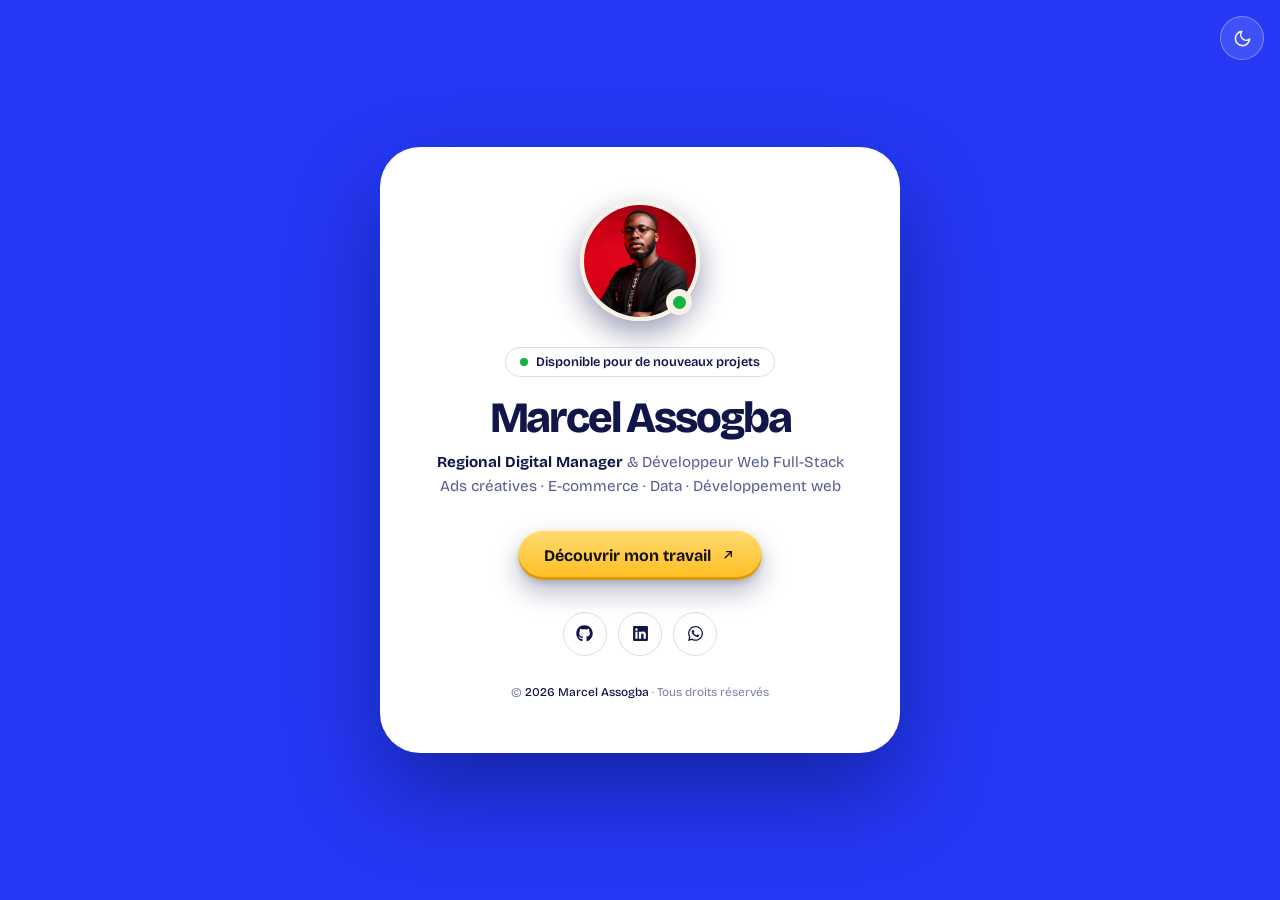
==== commit 7371fa14: "Vidéo de présentation dans le hero, thème sombre, photos des articles et chiffres mis à jour - Vidéo" ====
--- a/index.html
+++ b/index.html
@@ -34,6 +34,7 @@
 <link rel="preconnect" href="https://fonts.googleapis.com">
 <link rel="preconnect" href="https://fonts.gstatic.com" crossorigin>
 <link href="https://fonts.googleapis.com/css2?family=Bricolage+Grotesque:opsz,wght@12..96,400..800&display=swap" rel="stylesheet">
+<script src="/js/theme.js"></script>
 <style>
 *,*::before,*::after{margin:0;padding:0;box-sizing:border-box}
 :root{
@@ -92,6 +93,19 @@
 
 .foot{margin-top:1.8rem;font-size:.74rem;color:var(--gray)}
 .foot span{color:var(--ink);font-weight:500}
+
+/* thème sombre (mémorisé par js/theme.js) */
+.theme-btn{position:fixed;top:16px;right:16px;z-index:10;width:44px;height:44px;border-radius:50%;border:1px solid rgba(247,242,232,.35);
+  background:rgba(255,255,255,.12);color:var(--cream);display:flex;align-items:center;justify-content:center;cursor:pointer;
+  backdrop-filter:blur(10px);transition:transform .25s var(--ease),background .25s}
+.theme-btn:hover{transform:rotate(18deg) scale(1.06);background:rgba(255,255,255,.2)}
+.theme-btn svg{width:19px;height:19px}
+.theme-btn .i-sun{display:none}
+[data-theme="dark"] .theme-btn .i-sun{display:block}
+[data-theme="dark"] .theme-btn .i-moon{display:none}
+[data-theme="dark"]{--page:#0b0d19;--white:#151829;--ink:#F7F2E8;--gray:#8f96c9;--muted:#b9bdd9;--line:rgba(247,242,232,.14)}
+[data-theme="dark"] .card{box-shadow:0 40px 90px rgba(0,0,0,.6),0 0 0 1px var(--line)}
+[data-theme="dark"] .socials a:hover{background:var(--cream);color:var(--dark);border-color:var(--cream)}
 
 @media(max-width:480px){
   .card{padding:2.6rem 1.5rem;border-radius:30px}
@@ -148,6 +162,7 @@
 </script>
 </head>
 <body>
+  <button class="theme-btn" type="button" data-theme-toggle aria-label="Passer au thème sombre" aria-pressed="false"><svg class="i-moon" viewBox="0 0 24 24" fill="none" stroke="currentColor" stroke-width="2" stroke-linecap="round" stroke-linejoin="round"><path d="M21 12.8A9 9 0 1 1 11.2 3a7 7 0 0 0 9.8 9.8z"/></svg><svg class="i-sun" viewBox="0 0 24 24" fill="none" stroke="currentColor" stroke-width="2" stroke-linecap="round" stroke-linejoin="round"><circle cx="12" cy="12" r="4"/><path d="M12 2v2M12 20v2M4.9 4.9l1.4 1.4M17.7 17.7l1.4 1.4M2 12h2M20 12h2M4.9 19.1l1.4-1.4M17.7 6.3l1.4-1.4"/></svg></button>
   <div class="card" id="card">
     <div class="avatar">
       <img src="images/marcel-portrait.jpg" alt="Marcel Assogba" loading="eager">
